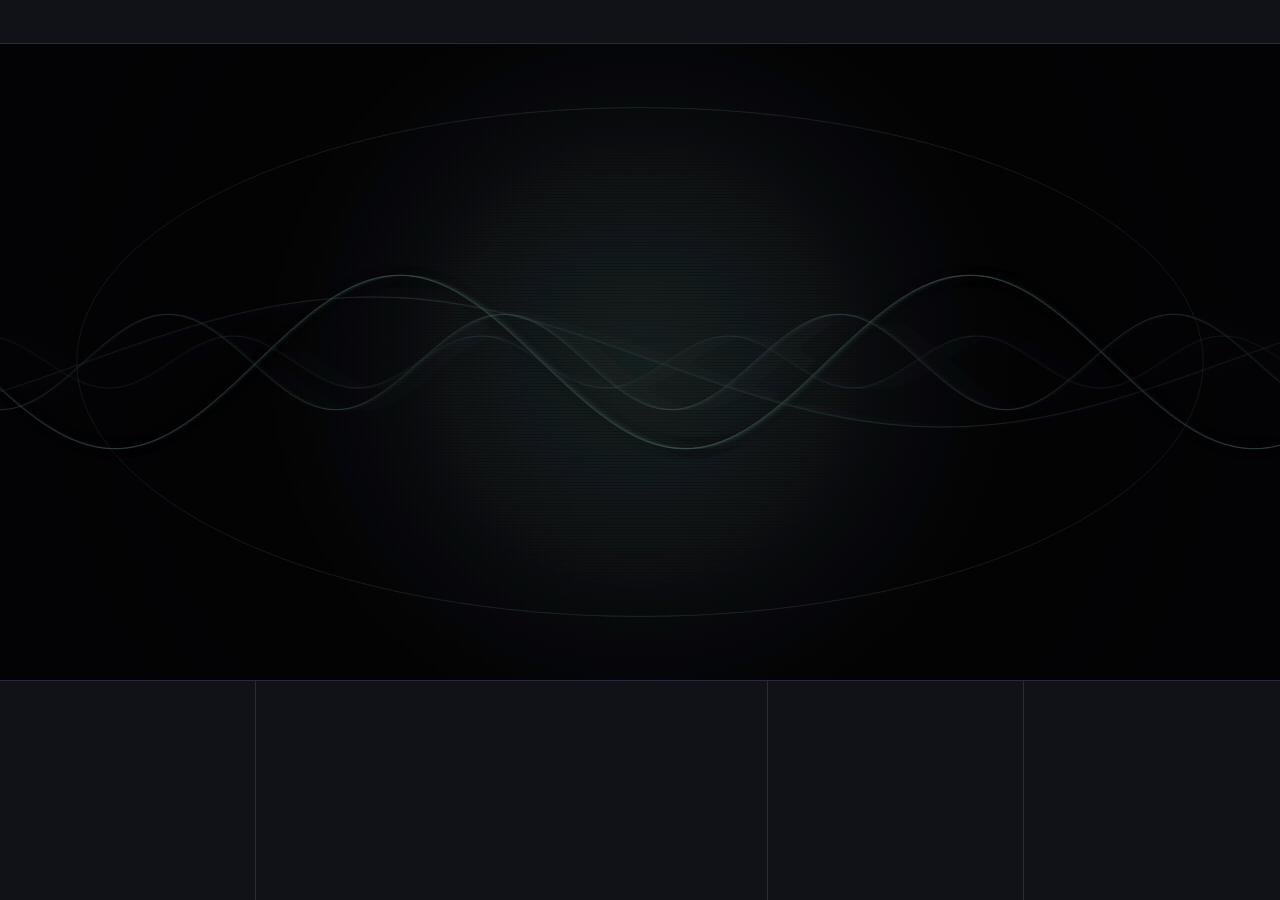
==== index.html @ 72bda171 "Structure and demo" ====
<!DOCTYPE html>
<html lang="en">
<head>
  <meta charset="UTF-8" />
  <meta name="viewport" content="width=device-width, initial-scale=1.0" />
  <title>LoseAmp</title>
  <link rel="stylesheet" href="styles/main.css" />
  <link rel="stylesheet" href="styles/loseamp.css" />
  <link rel="stylesheet" href="styles/rooms.css" />
</head>
<body>

  <!-- Hub: The Loseamp -->
  <div id="hub" class="screen active">

    <header id="hub-header">
      <div id="room-doors">
        <!-- Door buttons injected by rooms/manager.js -->
      </div>
      <div id="inventory-bar">
        <!-- Collected items displayed here -->
      </div>
    </header>

    <main id="portal-area">
      <canvas id="loseamp-canvas"></canvas>
      <div id="mirror-portal" class="hidden"></div>
    </main>

    <section id="control-panel">
      <div id="instruments-panel">
        <!-- Instrument/tone toggles — controls.js -->
      </div>
      <div id="sequencer-panel">
        <!-- Beat grid + BPM — controls.js -->
      </div>
      <div id="effects-panel">
        <!-- Knobs/sliders — controls.js -->
      </div>
      <div id="lights-panel">
        <!-- Light controls — lights.js -->
      </div>
    </section>

  </div>

  <!-- Rooms (hidden until entered) -->
  <div id="room-bright"    class="screen room hidden"></div>
  <div id="room-still"     class="screen room hidden"></div>
  <div id="room-clock"     class="screen room hidden"></div>
  <div id="room-mirror"    class="screen room hidden"></div>
  <div id="room-threshold" class="screen room hidden"></div>

  <!-- Overlay: escape sequence, end screen, transitions -->
  <div id="overlay" class="hidden"></div>

  <script type="module" src="src/main.js"></script>
</body>
</html>
---- styles/main.css ----
/* main.css — global styles, CSS variables, typography */

/* ─── Variables ──────────────────────────────────────────────────────────── */
:root {
  /* Colors */
  --bg:            #0a0a0f;
  --surface:       #111118;
  --surface-2:     #1a1a24;
  --border:        #2a2a3a;

  --fg:            #c8c8d8;
  --fg-dim:        #6a6a80;
  --fg-muted:      #3a3a50;

  --accent-warm:   #c87040;   /* amber — the "too hot" signal */
  --accent-cool:   #4080a0;   /* steel blue — the "too cold" signal */
  --accent-mid:    #708090;   /* slate — the middle, the answer */
  --accent-portal: #507060;   /* muted teal — the Loseamp glow */

  /* Lights (driven by lights.js at runtime) */
  --light-warm: 0;
  --light-cool: 0;

  /* Typography */
  --font-mono: 'Courier New', 'Lucida Console', monospace;
  --font-display: Georgia, 'Times New Roman', serif;

  /* Spacing */
  --space-xs: 4px;
  --space-sm: 8px;
  --space-md: 16px;
  --space-lg: 32px;
  --space-xl: 64px;

  /* Transitions */
  --transition-slow: 1.2s ease;
  --transition-med:  0.4s ease;
  --transition-fast: 0.15s ease;
}

/* ─── Reset ──────────────────────────────────────────────────────────────── */
*, *::before, *::after {
  box-sizing: border-box;
  margin: 0;
  padding: 0;
}

html, body {
  width: 100%;
  height: 100%;
  overflow: hidden;
  background: var(--bg);
  color: var(--fg);
  font-family: var(--font-mono);
  font-size: 13px;
  line-height: 1.5;
}

/* ─── Screens ────────────────────────────────────────────────────────────── */
.screen {
  position: absolute;
  inset: 0;
  display: flex;
  flex-direction: column;
  opacity: 0;
  pointer-events: none;
  transition: opacity var(--transition-med);
}

.screen.active {
  opacity: 1;
  pointer-events: all;
}

.hidden {
  display: none !important;
}

/* ─── Typography ─────────────────────────────────────────────────────────── */
h1, h2, h3 {
  font-family: var(--font-display);
  font-weight: normal;
  letter-spacing: 0.05em;
}

label {
  color: var(--fg-dim);
  font-size: 11px;
  letter-spacing: 0.1em;
  text-transform: uppercase;
}

/* ─── Controls (shared) ──────────────────────────────────────────────────── */
button {
  background: var(--surface-2);
  border: 1px solid var(--border);
  color: var(--fg);
  font-family: var(--font-mono);
  font-size: 12px;
  padding: var(--space-xs) var(--space-sm);
  cursor: pointer;
  transition: background var(--transition-fast), border-color var(--transition-fast);
}

button:hover {
  background: var(--surface);
  border-color: var(--fg-dim);
}

button.active {
  background: var(--surface);
  border-color: var(--accent-mid);
  color: var(--accent-mid);
}

input[type="range"] {
  -webkit-appearance: none;
  width: 100%;
  height: 2px;
  background: var(--border);
  outline: none;
  cursor: pointer;
}

input[type="range"]::-webkit-slider-thumb {
  -webkit-appearance: none;
  width: 10px;
  height: 10px;
  background: var(--fg-dim);
  border-radius: 50%;
  transition: background var(--transition-fast);
}

input[type="range"]:hover::-webkit-slider-thumb {
  background: var(--accent-mid);
}

/* ─── Overlay ────────────────────────────────────────────────────────────── */
#overlay {
  position: fixed;
  inset: 0;
  background: var(--bg);
  z-index: 100;
  display: flex;
  align-items: center;
  justify-content: center;
  opacity: 0;
  pointer-events: none;
  transition: opacity var(--transition-slow);
}

#overlay.active {
  opacity: 1;
  pointer-events: all;
}
---- styles/loseamp.css ----
/* loseamp.css — hub and control panel styles */

/* ─── Hub Layout ─────────────────────────────────────────────────────────── */
#hub {
  display: grid;
  grid-template-rows: 44px 1fr 220px;
  grid-template-areas:
    "header"
    "portal"
    "controls";
  height: 100%;
  width: 100%;
}

/* ─── Header / Doors ─────────────────────────────────────────────────────── */
#hub-header {
  grid-area: header;
  display: flex;
  align-items: center;
  justify-content: space-between;
  padding: 0 var(--space-md);
  border-bottom: 1px solid var(--border);
  background: var(--surface);
}

#room-doors {
  display: flex;
  gap: var(--space-sm);
}

.door-btn {
  font-size: 10px;
  letter-spacing: 0.15em;
  text-transform: uppercase;
  padding: 4px 10px;
  border-color: var(--fg-muted);
  color: var(--fg-muted);
}

.door-btn.visible {
  border-color: var(--accent-mid);
  color: var(--accent-mid);
}

.door-btn.locked {
  opacity: 0.3;
  cursor: not-allowed;
}

#inventory-bar {
  display: flex;
  gap: var(--space-sm);
  align-items: center;
}

.inventory-item {
  font-size: 10px;
  color: var(--fg-dim);
  letter-spacing: 0.1em;
  padding: 2px 6px;
  border: 1px solid var(--border);
}

/* ─── Portal Area ────────────────────────────────────────────────────────── */
#portal-area {
  grid-area: portal;
  position: relative;
  overflow: hidden;
  min-height: 0;   /* prevent flex blowout */
}

#loseamp-canvas {
  position: absolute;
  inset: 0;
  width: 100%;
  height: 100%;
  display: block;
}

/* Ambient light bleed from lights.js — driven by CSS vars */
#portal-area::before {
  content: '';
  position: absolute;
  inset: 0;
  background:
    radial-gradient(ellipse at 30% 50%, rgba(200, 112, 64, calc(var(--light-warm) * 0.15)), transparent 60%),
    radial-gradient(ellipse at 70% 50%, rgba(64, 128, 160, calc(var(--light-cool) * 0.15)), transparent 60%);
  pointer-events: none;
  transition: background var(--transition-slow);
  z-index: 1;
}

#mirror-portal {
  position: absolute;
  /* TODO: mirror portal visual — symmetry indicator, glow effect */
}

/* ─── Control Panel ──────────────────────────────────────────────────────── */
#control-panel {
  grid-area: controls;
  display: grid;
  grid-template-columns: 1fr 2fr 1fr 1fr;
  grid-template-areas: "instruments sequencer effects lights";
  border-top: 1px solid var(--border);
  background: var(--surface);
}

#instruments-panel {
  grid-area: instruments;
  padding: var(--space-sm);
  border-right: 1px solid var(--border);
}

#sequencer-panel {
  grid-area: sequencer;
  padding: var(--space-sm);
  border-right: 1px solid var(--border);
}

#effects-panel {
  grid-area: effects;
  padding: var(--space-sm);
  border-right: 1px solid var(--border);
}

#lights-panel {
  grid-area: lights;
  padding: var(--space-sm);
}

/* ─── Panel Labels ───────────────────────────────────────────────────────── */
.panel-label {
  display: block;
  margin-bottom: var(--space-sm);
  color: var(--fg-muted);
  font-size: 10px;
  letter-spacing: 0.15em;
  text-transform: uppercase;
}

/* ─── Sequencer Grid ─────────────────────────────────────────────────────── */
.sequencer-grid {
  display: grid;
  gap: 3px;
}

.seq-step {
  width: 100%;
  aspect-ratio: 1;
  background: var(--surface-2);
  border: 1px solid var(--border);
  cursor: pointer;
  transition: background var(--transition-fast);
}

.seq-step.on {
  background: var(--accent-mid);
  border-color: var(--accent-mid);
}

.seq-step.playing {
  border-color: var(--fg);
}

/* ─── BPM Display ────────────────────────────────────────────────────────── */
#bpm-display {
  font-size: 28px;
  color: var(--fg-dim);
  font-family: var(--font-mono);
  letter-spacing: -0.02em;
  margin-bottom: var(--space-sm);
}

/* ─── Boss State ─────────────────────────────────────────────────────────── */
#control-panel.boss-active {
  border-top-color: var(--accent-portal);
  transition: border-top-color var(--transition-slow);
}
---- styles/rooms.css ----
/* rooms.css — shared room styles */

/* ─── Room Base ──────────────────────────────────────────────────────────── */
.room {
  position: relative;
  padding: var(--space-lg);
  overflow: hidden;
}

/* Back to hub button — present in every room */
.room-back {
  position: absolute;
  top: var(--space-md);
  left: var(--space-md);
  font-size: 11px;
  color: var(--fg-dim);
  background: none;
  border: none;
  cursor: pointer;
  letter-spacing: 0.1em;
}

.room-back:hover {
  color: var(--fg);
}

/* ─── Room 1: Bright ─────────────────────────────────────────────────────── */
#room-bright {
  background: var(--bg);
  /* TODO: fast, particle-heavy, overwhelming visual */
}

/* ─── Room 2: Still ──────────────────────────────────────────────────────── */
#room-still {
  background: #060608;
  /* TODO: near-black, minimal movement, high contrast on reveal */
}

/* ─── Room 3: Clock ──────────────────────────────────────────────────────── */
#room-clock {
  background: var(--bg);
  /* TODO: central rhythm element, beat indicator */
}

.beat-indicator {
  /* TODO: visual pulse tied to the rhythm cycle */
}

/* ─── Room 4: Mirror ─────────────────────────────────────────────────────── */
#room-mirror {
  background: var(--bg);
  /* TODO: mirrored/flipped visual of source room */
  transform-origin: center;
}

/* Mirror rooms have a subtle horizontal flip on the whole scene */
#room-mirror .room-scene {
  /* TODO: consider CSS filter: hue-rotate() to signal inversion */
}

/* ─── Room 5: Threshold ──────────────────────────────────────────────────── */
#room-threshold {
  background: var(--bg);
  /* TODO: sparse, quiet, the exit door visible */
  display: flex;
  align-items: center;
  justify-content: center;
}

.exit-door {
  /* TODO: the door element — subtle, not triumphant */
  cursor: pointer;
}

/* ─── Interactable Objects ───────────────────────────────────────────────── */
.interactable {
  cursor: pointer;
  transition: opacity var(--transition-med);
}

.interactable:hover {
  opacity: 0.7;
}

.item-pickup {
  /* TODO: visual for collectible items in rooms */
}

/* ─── Code / Clue Display ────────────────────────────────────────────────── */
.clue-text {
  font-family: var(--font-mono);
  font-size: 11px;
  color: var(--fg-dim);
  letter-spacing: 0.2em;
}

.revealed {
  color: var(--accent-mid);
  transition: color var(--transition-slow);
}
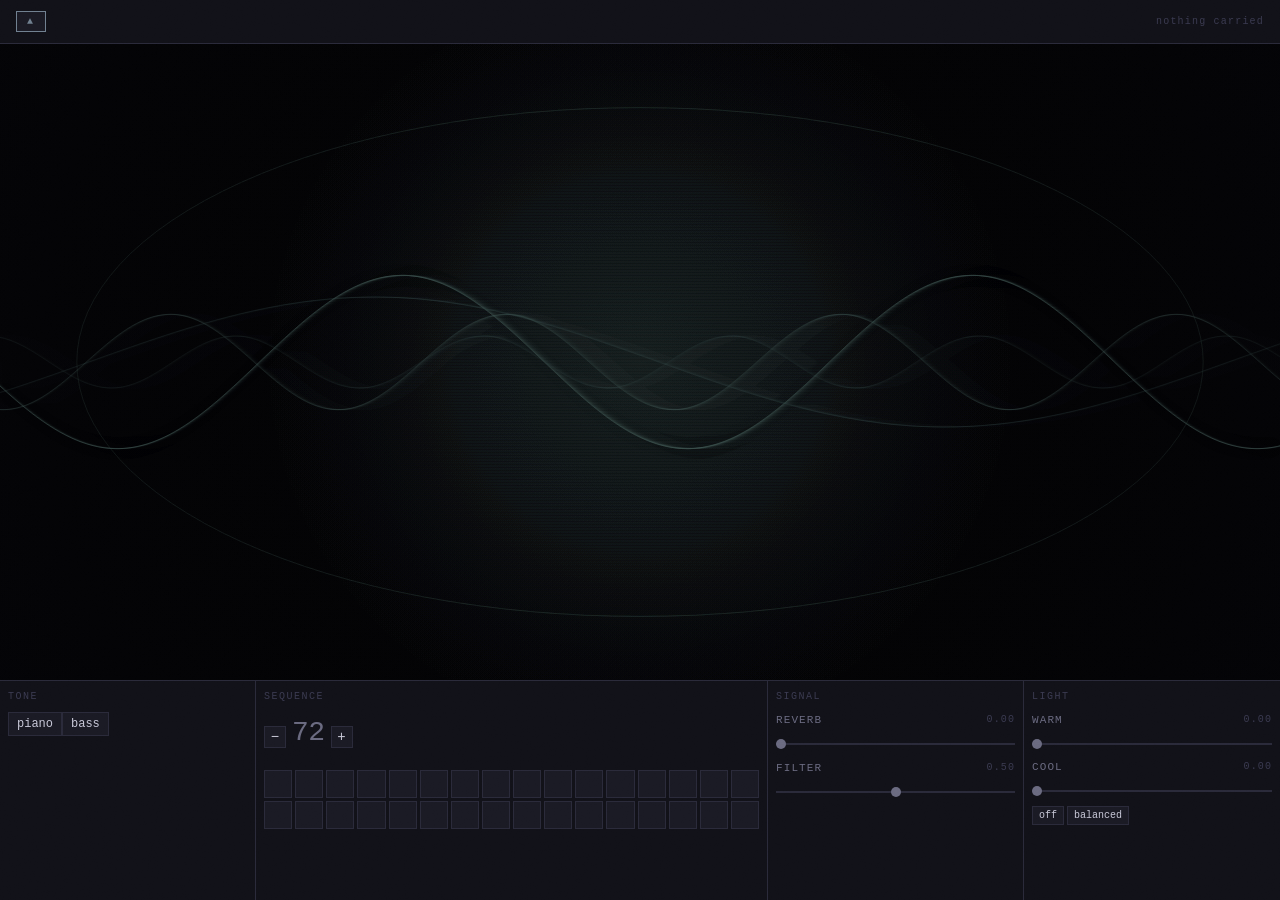
==== commit e0ce1497: "Implement full game: controls, rooms, audio, puzzle, boss sequence Co-Authored-By: Claude Sonnet 4.6" ====
--- a/index.html
+++ b/index.html
@@ -5,6 +5,7 @@
   <meta name="viewport" content="width=device-width, initial-scale=1.0" />
   <title>LoseAmp</title>
   <link rel="stylesheet" href="styles/main.css" />
+  <link rel="stylesheet" href="styles/noise.css" />
   <link rel="stylesheet" href="styles/loseamp.css" />
   <link rel="stylesheet" href="styles/rooms.css" />
 </head>
@@ -28,30 +29,22 @@
     </main>
 
     <section id="control-panel">
-      <div id="instruments-panel">
-        <!-- Instrument/tone toggles — controls.js -->
-      </div>
-      <div id="sequencer-panel">
-        <!-- Beat grid + BPM — controls.js -->
-      </div>
-      <div id="effects-panel">
-        <!-- Knobs/sliders — controls.js -->
-      </div>
-      <div id="lights-panel">
-        <!-- Light controls — lights.js -->
-      </div>
+      <div id="instruments-panel"></div>
+      <div id="sequencer-panel"></div>
+      <div id="effects-panel"></div>
+      <div id="lights-panel"></div>
     </section>
 
   </div>
 
-  <!-- Rooms (hidden until entered) -->
+  <!-- Rooms -->
   <div id="room-bright"    class="screen room hidden"></div>
   <div id="room-still"     class="screen room hidden"></div>
   <div id="room-clock"     class="screen room hidden"></div>
   <div id="room-mirror"    class="screen room hidden"></div>
   <div id="room-threshold" class="screen room hidden"></div>
 
-  <!-- Overlay: escape sequence, end screen, transitions -->
+  <!-- Overlay -->
   <div id="overlay" class="hidden"></div>
 
   <script type="module" src="src/main.js"></script>
--- a/styles/main.css
+++ b/styles/main.css
@@ -153,3 +153,31 @@
   opacity: 1;
   pointer-events: all;
 }
+
+.end-screen {
+  display: flex;
+  flex-direction: column;
+  align-items: center;
+  gap: 18px;
+}
+
+.end-word {
+  font-family: var(--font-display);
+  color: rgba(128, 160, 140, 0.74);
+  font-size: 14px;
+  letter-spacing: 0.2em;
+  text-transform: lowercase;
+}
+
+.end-reset {
+  background: transparent;
+  border-color: rgba(80, 112, 96, 0.45);
+  color: rgba(128, 160, 140, 0.66);
+  letter-spacing: 0.14em;
+  text-transform: lowercase;
+}
+
+.end-reset:hover {
+  border-color: rgba(128, 160, 140, 0.5);
+  color: rgba(180, 196, 188, 0.84);
+}
--- a/styles/noise.css
+++ b/styles/noise.css
@@ -0,0 +1,27 @@
+/* noise.css — grain overlay applied to the entire UI */
+
+/*
+  SVG feTurbulence noise, inlined as a data URL.
+  No external file needed. Tiles seamlessly at 256x256.
+  Applied as a fixed full-screen pseudo-element with mix-blend-mode: overlay.
+  Adjust --noise-opacity to taste (0.03 = very subtle, 0.08 = visible grain).
+*/
+
+:root {
+  --noise-opacity: 0.045;
+}
+
+body::after {
+  content: '';
+  position: fixed;
+  inset: 0;
+  width: 100%;
+  height: 100%;
+  pointer-events: none;
+  z-index: 9999;
+  opacity: var(--noise-opacity);
+  mix-blend-mode: overlay;
+  background-image: url("[data-uri]");
+  background-repeat: repeat;
+  background-size: 256px 256px;
+}
--- a/styles/loseamp.css
+++ b/styles/loseamp.css
@@ -51,6 +51,9 @@
   display: flex;
   gap: var(--space-sm);
   align-items: center;
+  justify-content: flex-end;
+  flex-wrap: wrap;
+  min-height: 24px;
 }
 
 .inventory-item {
@@ -59,6 +62,23 @@
   letter-spacing: 0.1em;
   padding: 2px 6px;
   border: 1px solid var(--border);
+}
+
+.inventory-empty {
+  font-size: 10px;
+  color: var(--fg-muted);
+  letter-spacing: 0.12em;
+  text-transform: lowercase;
+}
+
+.status-tag {
+  font-size: 10px;
+  color: var(--accent-portal);
+  letter-spacing: 0.16em;
+  text-transform: lowercase;
+  padding: 2px 6px;
+  border: 1px solid rgba(80, 112, 96, 0.3);
+  background: rgba(80, 112, 96, 0.08);
 }
 
 /* ─── Portal Area ────────────────────────────────────────────────────────── */
@@ -176,3 +196,96 @@
   border-top-color: var(--accent-portal);
   transition: border-top-color var(--transition-slow);
 }
+
+#dev-panel {
+  position: fixed;
+  right: 14px;
+  bottom: 14px;
+  width: min(340px, calc(100vw - 28px));
+  max-height: min(58vh, 520px);
+  display: flex;
+  flex-direction: column;
+  gap: 8px;
+  padding: 12px;
+  border: 1px solid rgba(112, 128, 144, 0.35);
+  background: rgba(10, 10, 15, 0.92);
+  box-shadow: 0 16px 48px rgba(0, 0, 0, 0.35);
+  backdrop-filter: blur(10px);
+  z-index: 120;
+}
+
+.dev-panel-header,
+.dev-panel-hint {
+  font-size: 10px;
+  letter-spacing: 0.14em;
+  text-transform: uppercase;
+}
+
+.dev-panel-header {
+  color: var(--fg);
+}
+
+.dev-panel-hint {
+  color: var(--fg-muted);
+}
+
+.dev-panel-body {
+  overflow: auto;
+  padding: 8px;
+  border: 1px solid var(--border);
+  background: rgba(26, 26, 36, 0.82);
+  color: var(--fg-dim);
+  font-family: var(--font-mono);
+  font-size: 11px;
+  line-height: 1.45;
+  white-space: pre-wrap;
+}
+
+.dev-panel-actions {
+  display: flex;
+  gap: 8px;
+}
+
+@media (max-width: 900px) {
+  #hub {
+    grid-template-rows: auto 1fr auto;
+  }
+
+  #hub-header {
+    align-items: flex-start;
+    gap: 10px;
+    flex-direction: column;
+    padding-block: 10px;
+  }
+
+  #room-doors,
+  #inventory-bar {
+    width: 100%;
+  }
+
+  #control-panel {
+    grid-template-columns: 1fr 1fr;
+    grid-template-areas:
+      "instruments effects"
+      "sequencer sequencer"
+      "lights lights";
+  }
+}
+
+@media (max-width: 640px) {
+  #control-panel {
+    grid-template-columns: 1fr;
+    grid-template-areas:
+      "instruments"
+      "sequencer"
+      "effects"
+      "lights";
+  }
+
+  #instruments-panel,
+  #sequencer-panel,
+  #effects-panel {
+    border-right: none;
+    border-bottom: 1px solid var(--border);
+  }
+}
--- a/styles/rooms.css
+++ b/styles/rooms.css
@@ -2,7 +2,7 @@
 
 /* ─── Room Base ──────────────────────────────────────────────────────────── */
 .room {
-  position: relative;
+  /* position comes from .screen (absolute, inset: 0) — do not override */
   padding: var(--space-lg);
   overflow: hidden;
 }
@@ -27,49 +27,56 @@
 /* ─── Room 1: Bright ─────────────────────────────────────────────────────── */
 #room-bright {
   background: var(--bg);
-  /* TODO: fast, particle-heavy, overwhelming visual */
+  padding: 0; /* canvas fills the room */
 }
 
 /* ─── Room 2: Still ──────────────────────────────────────────────────────── */
 #room-still {
   background: #060608;
-  /* TODO: near-black, minimal movement, high contrast on reveal */
+}
+
+.still-dot {
+  width: 3px;
+  height: 3px;
+  border-radius: 50%;
+  background: rgba(200, 200, 220, 0.12);
+  transition: background 2s ease;
 }
 
 /* ─── Room 3: Clock ──────────────────────────────────────────────────────── */
 #room-clock {
   background: var(--bg);
-  /* TODO: central rhythm element, beat indicator */
+  padding: 0;
 }
 
-.beat-indicator {
-  /* TODO: visual pulse tied to the rhythm cycle */
+#clock-counter {
+  position: absolute;
+  top: var(--space-md);
+  right: var(--space-md);
+  font-family: var(--font-mono);
+  font-size: 11px;
+  color: var(--fg-muted);
+  letter-spacing: 0.15em;
+  pointer-events: none;
 }
 
 /* ─── Room 4: Mirror ─────────────────────────────────────────────────────── */
 #room-mirror {
   background: var(--bg);
-  /* TODO: mirrored/flipped visual of source room */
-  transform-origin: center;
-}
-
-/* Mirror rooms have a subtle horizontal flip on the whole scene */
-#room-mirror .room-scene {
-  /* TODO: consider CSS filter: hue-rotate() to signal inversion */
+  padding: 0;
 }
 
 /* ─── Room 5: Threshold ──────────────────────────────────────────────────── */
 #room-threshold {
   background: var(--bg);
-  /* TODO: sparse, quiet, the exit door visible */
   display: flex;
   align-items: center;
   justify-content: center;
 }
 
 .exit-door {
-  /* TODO: the door element — subtle, not triumphant */
   cursor: pointer;
+  transition: border-color var(--transition-slow);
 }
 
 /* ─── Interactable Objects ───────────────────────────────────────────────── */
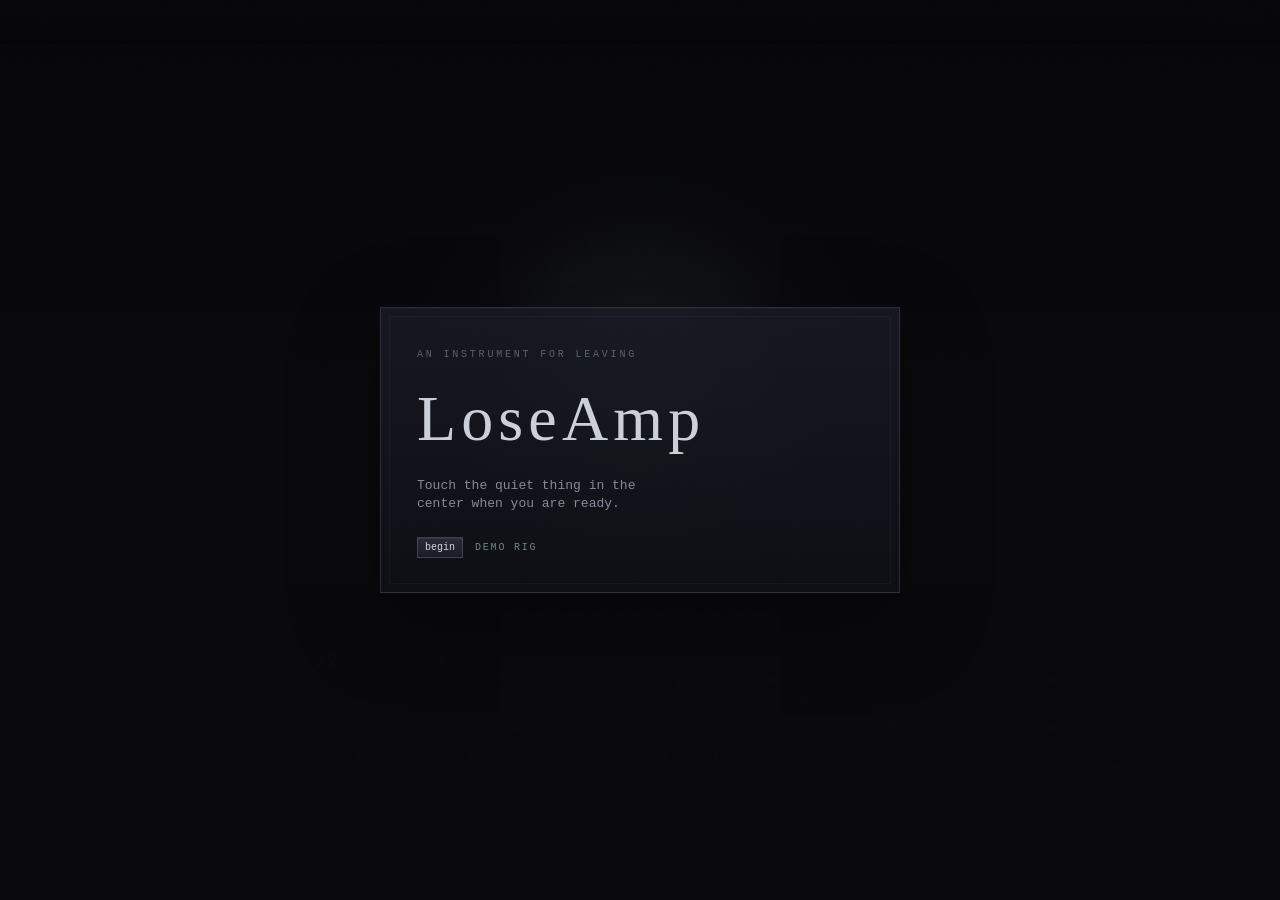
==== commit b39f4f37: "Polish hub UX and split game start from demo" ====
--- a/index.html
+++ b/index.html
@@ -10,6 +10,19 @@
   <link rel="stylesheet" href="styles/rooms.css" />
 </head>
 <body>
+
+  <div id="title-screen" class="hidden">
+    <div class="title-shell">
+      <p class="title-kicker">an instrument for leaving</p>
+      <h1 class="title-word">LoseAmp</h1>
+      <p class="title-copy">Touch the quiet thing in the center when you are ready.</p>
+      <div class="title-actions">
+        <button id="title-start" type="button">begin</button>
+        <a class="title-demo-link" href="./demo/">demo rig</a>
+      </div>
+    </div>
+    <div class="title-noise" aria-hidden="true"></div>
+  </div>
 
   <!-- Hub: The Loseamp -->
   <div id="hub" class="screen active">
@@ -24,8 +37,14 @@
     </header>
 
     <main id="portal-area">
+      <div class="portal-aura portal-aura-left" aria-hidden="true"></div>
+      <div class="portal-aura portal-aura-right" aria-hidden="true"></div>
       <canvas id="loseamp-canvas"></canvas>
-      <div id="mirror-portal" class="hidden"></div>
+      <div id="mirror-portal" aria-hidden="true">
+        <div class="mirror-portal-axis"></div>
+        <div class="mirror-portal-core"></div>
+        <div class="mirror-portal-rim"></div>
+      </div>
     </main>
 
     <section id="control-panel">
--- a/styles/main.css
+++ b/styles/main.css
@@ -6,11 +6,14 @@
   --bg:            #0a0a0f;
   --surface:       #111118;
   --surface-2:     #1a1a24;
+  --surface-3:     #161622;
   --border:        #2a2a3a;
+  --border-soft:   rgba(132, 146, 170, 0.28);
 
   --fg:            #c8c8d8;
   --fg-dim:        #6a6a80;
   --fg-muted:      #3a3a50;
+  --fg-ghost:      rgba(188, 196, 214, 0.34);
 
   --accent-warm:   #c87040;   /* amber — the "too hot" signal */
   --accent-cool:   #4080a0;   /* steel blue — the "too cold" signal */
@@ -49,11 +52,14 @@
   width: 100%;
   height: 100%;
   overflow: hidden;
-  background: var(--bg);
+  background:
+    radial-gradient(circle at 50% 42%, rgba(58, 74, 70, 0.12), transparent 30%),
+    radial-gradient(circle at 50% 110%, rgba(28, 32, 44, 0.5), transparent 38%),
+    linear-gradient(180deg, #0b0b10 0%, #09090d 54%, #08080b 100%);
   color: var(--fg);
   font-family: var(--font-mono);
-  font-size: 13px;
-  line-height: 1.5;
+  font-size: 12px;
+  line-height: 1.4;
 }
 
 /* ─── Screens ────────────────────────────────────────────────────────────── */
@@ -92,54 +98,85 @@
 
 /* ─── Controls (shared) ──────────────────────────────────────────────────── */
 button {
-  background: var(--surface-2);
-  border: 1px solid var(--border);
-  color: var(--fg);
+  background:
+    linear-gradient(180deg, rgba(38, 40, 54, 0.96), rgba(24, 26, 38, 0.96));
+  border: 1px solid var(--border-soft);
+  color: rgba(220, 226, 236, 0.94);
   font-family: var(--font-mono);
-  font-size: 12px;
-  padding: var(--space-xs) var(--space-sm);
+  font-size: 10px;
+  padding: 4px 7px;
   cursor: pointer;
-  transition: background var(--transition-fast), border-color var(--transition-fast);
+  box-shadow:
+    inset 0 1px 0 rgba(255, 255, 255, 0.05),
+    inset 0 -1px 0 rgba(0, 0, 0, 0.3);
+  transition:
+    background var(--transition-fast),
+    border-color var(--transition-fast),
+    color var(--transition-fast),
+    transform var(--transition-fast),
+    box-shadow var(--transition-fast);
 }
 
 button:hover {
-  background: var(--surface);
-  border-color: var(--fg-dim);
+  background:
+    linear-gradient(180deg, rgba(48, 50, 68, 0.98), rgba(28, 30, 42, 0.98));
+  border-color: rgba(152, 168, 194, 0.44);
+  color: rgba(235, 239, 245, 0.98);
 }
 
 button.active {
-  background: var(--surface);
-  border-color: var(--accent-mid);
-  color: var(--accent-mid);
+  background:
+    linear-gradient(180deg, rgba(46, 58, 62, 0.98), rgba(26, 38, 42, 0.98));
+  border-color: rgba(112, 148, 138, 0.62);
+  color: rgba(164, 194, 182, 0.98);
+  box-shadow:
+    inset 0 0 0 1px rgba(80, 112, 96, 0.18),
+    0 0 18px rgba(62, 88, 78, 0.14);
+}
+
+button:active {
+  transform: translateY(1px);
 }
 
 input[type="range"] {
   -webkit-appearance: none;
   width: 100%;
-  height: 2px;
-  background: var(--border);
+  height: 4px;
+  border-radius: 999px;
+  background:
+    linear-gradient(90deg, rgba(44, 48, 64, 0.76), rgba(34, 36, 46, 0.9));
   outline: none;
   cursor: pointer;
+  box-shadow: inset 0 0 0 1px rgba(0, 0, 0, 0.35);
 }
 
 input[type="range"]::-webkit-slider-thumb {
   -webkit-appearance: none;
-  width: 10px;
-  height: 10px;
-  background: var(--fg-dim);
+  width: 12px;
+  height: 12px;
+  background:
+    radial-gradient(circle at 30% 30%, rgba(210, 219, 228, 0.9), rgba(113, 126, 142, 0.86) 55%, rgba(62, 68, 84, 0.9));
   border-radius: 50%;
-  transition: background var(--transition-fast);
+  border: 1px solid rgba(10, 10, 16, 0.6);
+  box-shadow:
+    0 0 0 1px rgba(113, 126, 142, 0.14),
+    0 0 12px rgba(80, 112, 96, 0.08);
+  transition: background var(--transition-fast), box-shadow var(--transition-fast);
 }
 
 input[type="range"]:hover::-webkit-slider-thumb {
-  background: var(--accent-mid);
+  box-shadow:
+    0 0 0 1px rgba(113, 126, 142, 0.22),
+    0 0 14px rgba(80, 112, 96, 0.18);
 }
 
 /* ─── Overlay ────────────────────────────────────────────────────────────── */
 #overlay {
   position: fixed;
   inset: 0;
-  background: var(--bg);
+  background:
+    radial-gradient(circle at 50% 50%, rgba(20, 24, 28, 0.14), transparent 24%),
+    rgba(7, 7, 11, 0.98);
   z-index: 100;
   display: flex;
   align-items: center;
@@ -154,30 +191,157 @@
   pointer-events: all;
 }
 
+#title-screen {
+  position: fixed;
+  inset: 0;
+  z-index: 160;
+  display: flex;
+  align-items: center;
+  justify-content: center;
+  padding: 32px;
+  background:
+    radial-gradient(circle at 50% 42%, rgba(78, 96, 88, 0.16), transparent 22%),
+    linear-gradient(180deg, rgba(6, 6, 10, 0.96), rgba(8, 8, 12, 0.98));
+  opacity: 0;
+  pointer-events: none;
+  transition: opacity 0.5s ease;
+}
+
+#title-screen.active {
+  opacity: 1;
+  pointer-events: all;
+}
+
+.title-shell {
+  position: relative;
+  width: min(520px, 100%);
+  padding: 40px 36px 34px;
+  border: 1px solid rgba(132, 146, 170, 0.22);
+  background:
+    linear-gradient(180deg, rgba(20, 21, 30, 0.96), rgba(12, 13, 19, 0.98));
+  box-shadow:
+    inset 0 1px 0 rgba(255, 255, 255, 0.03),
+    0 26px 80px rgba(0, 0, 0, 0.38);
+}
+
+.title-shell::before {
+  content: '';
+  position: absolute;
+  inset: 8px;
+  border: 1px solid rgba(255, 255, 255, 0.03);
+  pointer-events: none;
+}
+
+.title-kicker {
+  margin-bottom: 12px;
+  color: rgba(138, 150, 170, 0.58);
+  font-size: 10px;
+  letter-spacing: 0.28em;
+  text-transform: uppercase;
+}
+
+.title-word {
+  margin-bottom: 14px;
+  color: rgba(212, 218, 228, 0.94);
+  font-size: clamp(34px, 7vw, 64px);
+  letter-spacing: 0.08em;
+}
+
+.title-copy {
+  max-width: 28ch;
+  margin-bottom: 24px;
+  color: rgba(174, 182, 198, 0.72);
+  font-size: 13px;
+}
+
+.title-actions {
+  display: flex;
+  align-items: center;
+  gap: 12px;
+}
+
+.title-demo-link {
+  color: rgba(138, 176, 160, 0.74);
+  font-size: 10px;
+  letter-spacing: 0.18em;
+  text-decoration: none;
+  text-transform: uppercase;
+}
+
+.title-demo-link:hover {
+  color: rgba(194, 212, 206, 0.94);
+}
+
+.title-noise {
+  position: absolute;
+  inset: 0;
+  pointer-events: none;
+  opacity: 0.26;
+  background:
+    radial-gradient(circle at 50% 42%, rgba(80, 112, 96, 0.1), transparent 28%),
+    linear-gradient(180deg, transparent, rgba(255, 255, 255, 0.02), transparent);
+  mix-blend-mode: screen;
+}
+
 .end-screen {
   display: flex;
   flex-direction: column;
   align-items: center;
-  gap: 18px;
+  gap: 24px;
+  text-align: center;
+  opacity: 0;
+  transform: translateY(8px);
+  transition:
+    opacity 2.8s ease,
+    transform 2.8s ease;
+}
+
+.end-screen.revealed {
+  opacity: 1;
+  transform: translateY(0);
 }
 
 .end-word {
   font-family: var(--font-display);
-  color: rgba(128, 160, 140, 0.74);
-  font-size: 14px;
-  letter-spacing: 0.2em;
+  color: rgba(128, 160, 140, 0.78);
+  font-size: 15px;
+  letter-spacing: 0.28em;
   text-transform: lowercase;
+  text-shadow: 0 0 26px rgba(80, 112, 96, 0.12);
 }
 
 .end-reset {
   background: transparent;
-  border-color: rgba(80, 112, 96, 0.45);
-  color: rgba(128, 160, 140, 0.66);
+  border-color: rgba(80, 112, 96, 0.24);
+  color: rgba(128, 160, 140, 0.2);
   letter-spacing: 0.14em;
   text-transform: lowercase;
+  opacity: 0;
+  transition:
+    opacity 1.2s ease,
+    color 0.3s ease,
+    border-color 0.3s ease,
+    background 0.3s ease;
+}
+
+.end-reset.revealed {
+  opacity: 1;
+  color: rgba(128, 160, 140, 0.46);
 }
 
 .end-reset:hover {
-  border-color: rgba(128, 160, 140, 0.5);
+  border-color: rgba(128, 160, 140, 0.4);
   color: rgba(180, 196, 188, 0.84);
-}
+  background: rgba(80, 112, 96, 0.06);
+}
+
+@media (max-width: 640px) {
+  .title-shell {
+    padding: 28px 22px 24px;
+  }
+
+  .title-actions {
+    flex-direction: column;
+    align-items: flex-start;
+  }
+}
--- a/styles/loseamp.css
+++ b/styles/loseamp.css
@@ -2,14 +2,31 @@
 
 /* ─── Hub Layout ─────────────────────────────────────────────────────────── */
 #hub {
+  position: relative;
   display: grid;
-  grid-template-rows: 44px 1fr 220px;
+  grid-template-rows: 46px minmax(0, 1fr) minmax(188px, 32vh);
   grid-template-areas:
     "header"
     "portal"
     "controls";
   height: 100%;
   width: 100%;
+  background:
+    linear-gradient(180deg, rgba(18, 18, 24, 0.72), rgba(8, 8, 12, 0.3));
+}
+
+body.pre-awaken #hub {
+  filter: saturate(0.72) brightness(0.84);
+}
+
+#hub::before {
+  content: '';
+  position: absolute;
+  inset: 0;
+  background:
+    radial-gradient(circle at 50% 42%, rgba(80, 112, 96, 0.08), transparent 28%),
+    linear-gradient(180deg, rgba(255, 255, 255, 0.015), transparent 12%);
+  pointer-events: none;
 }
 
 /* ─── Header / Doors ─────────────────────────────────────────────────────── */
@@ -18,67 +35,88 @@
   display: flex;
   align-items: center;
   justify-content: space-between;
-  padding: 0 var(--space-md);
-  border-bottom: 1px solid var(--border);
-  background: var(--surface);
+  gap: 12px;
+  padding: 0 14px;
+  border-bottom: 1px solid rgba(108, 118, 144, 0.26);
+  background:
+    linear-gradient(180deg, rgba(22, 23, 31, 0.98), rgba(17, 18, 24, 0.96));
+  box-shadow:
+    inset 0 1px 0 rgba(255, 255, 255, 0.02),
+    inset 0 -1px 0 rgba(0, 0, 0, 0.36);
 }
 
 #room-doors {
   display: flex;
-  gap: var(--space-sm);
+  gap: 8px;
+  align-items: center;
+}
+
+body.pre-awaken #room-doors {
+  opacity: 0.12;
 }
 
 .door-btn {
-  font-size: 10px;
-  letter-spacing: 0.15em;
+  min-width: 34px;
+  padding: 4px 8px 3px;
+  border-color: rgba(102, 110, 136, 0.34);
+  color: rgba(150, 158, 178, 0.78);
+  letter-spacing: 0.22em;
   text-transform: uppercase;
-  padding: 4px 10px;
-  border-color: var(--fg-muted);
-  color: var(--fg-muted);
+  background:
+    linear-gradient(180deg, rgba(24, 25, 33, 0.95), rgba(15, 16, 23, 0.95));
 }
 
 .door-btn.visible {
-  border-color: var(--accent-mid);
-  color: var(--accent-mid);
+  border-color: rgba(126, 152, 160, 0.42);
+  color: rgba(178, 192, 200, 0.92);
+}
+
+.door-btn.visible:hover {
+  border-color: rgba(130, 158, 164, 0.42);
+  color: rgba(188, 198, 204, 0.9);
+}
+
+body.pre-awaken .door-btn {
+  visibility: hidden;
 }
 
 .door-btn.locked {
-  opacity: 0.3;
+  opacity: 0.28;
   cursor: not-allowed;
 }
 
 #inventory-bar {
   display: flex;
-  gap: var(--space-sm);
+  gap: 4px 6px;
   align-items: center;
   justify-content: flex-end;
   flex-wrap: wrap;
   min-height: 24px;
 }
 
+.inventory-item,
+.inventory-empty,
+.status-tag {
+  font-size: 8px;
+  letter-spacing: 0.14em;
+  text-transform: lowercase;
+}
+
 .inventory-item {
-  font-size: 10px;
-  color: var(--fg-dim);
-  letter-spacing: 0.1em;
+  color: rgba(176, 184, 198, 0.72);
+  padding: 2px 0;
+  border-bottom: 1px solid rgba(80, 90, 110, 0.18);
+}
+
+.inventory-empty {
+  color: rgba(126, 132, 148, 0.56);
+}
+
+.status-tag {
+  color: rgba(138, 176, 160, 0.74);
   padding: 2px 6px;
-  border: 1px solid var(--border);
-}
-
-.inventory-empty {
-  font-size: 10px;
-  color: var(--fg-muted);
-  letter-spacing: 0.12em;
-  text-transform: lowercase;
-}
-
-.status-tag {
-  font-size: 10px;
-  color: var(--accent-portal);
-  letter-spacing: 0.16em;
-  text-transform: lowercase;
-  padding: 2px 6px;
-  border: 1px solid rgba(80, 112, 96, 0.3);
-  background: rgba(80, 112, 96, 0.08);
+  border: 1px solid rgba(80, 112, 96, 0.16);
+  background: rgba(80, 112, 96, 0.05);
 }
 
 /* ─── Portal Area ────────────────────────────────────────────────────────── */
@@ -86,7 +124,26 @@
   grid-area: portal;
   position: relative;
   overflow: hidden;
-  min-height: 0;   /* prevent flex blowout */
+  min-height: 0;
+  background:
+    radial-gradient(circle at 50% 50%, rgba(20, 24, 28, 0.38), transparent 44%),
+    linear-gradient(180deg, rgba(10, 10, 14, 0.18), rgba(8, 8, 12, 0.48));
+}
+
+body.pre-awaken #portal-area {
+  cursor: pointer;
+}
+
+#portal-area::after {
+  content: '';
+  position: absolute;
+  inset: 18px 24px 16px;
+  border: 1px solid rgba(82, 92, 104, 0.12);
+  border-radius: 24px;
+  pointer-events: none;
+  box-shadow:
+    inset 0 0 0 1px rgba(255, 255, 255, 0.015),
+    0 0 42px rgba(0, 0, 0, 0.18);
 }
 
 #loseamp-canvas {
@@ -97,106 +154,492 @@
   display: block;
 }
 
-/* Ambient light bleed from lights.js — driven by CSS vars */
-#portal-area::before {
-  content: '';
+.portal-aura {
   position: absolute;
-  inset: 0;
-  background:
-    radial-gradient(ellipse at 30% 50%, rgba(200, 112, 64, calc(var(--light-warm) * 0.15)), transparent 60%),
-    radial-gradient(ellipse at 70% 50%, rgba(64, 128, 160, calc(var(--light-cool) * 0.15)), transparent 60%);
+  top: 12%;
+  bottom: 12%;
+  width: 22%;
   pointer-events: none;
-  transition: background var(--transition-slow);
-  z-index: 1;
+  opacity: 0.4;
+  transition: opacity var(--transition-slow), transform var(--transition-slow);
+  z-index: 0;
+}
+
+.portal-aura-left {
+  left: 0;
+  background: radial-gradient(circle at 80% 50%, rgba(200, 112, 64, calc(var(--light-warm) * 0.16)), transparent 70%);
+}
+
+.portal-aura-right {
+  right: 0;
+  background: radial-gradient(circle at 20% 50%, rgba(64, 128, 160, calc(var(--light-cool) * 0.16)), transparent 70%);
+}
+
+#portal-area.mirror-available .portal-aura {
+  opacity: 0.68;
+}
+
+#portal-area.mirror-active .portal-aura {
+  transform: scaleX(1.08);
 }
 
 #mirror-portal {
   position: absolute;
-  /* TODO: mirror portal visual — symmetry indicator, glow effect */
+  inset: 10% 16%;
+  display: grid;
+  place-items: center;
+  opacity: 0;
+  pointer-events: none;
+  transition:
+    opacity var(--transition-slow),
+    transform var(--transition-slow),
+    filter var(--transition-slow);
+  z-index: 2;
+}
+
+#portal-area.mirror-available #mirror-portal {
+  opacity: 0.34;
+}
+
+#portal-area.mirror-active #mirror-portal {
+  opacity: 0.76;
+  filter: drop-shadow(0 0 24px rgba(80, 112, 96, 0.18));
+}
+
+.mirror-portal-axis,
+.mirror-portal-core,
+.mirror-portal-rim {
+  position: absolute;
+}
+
+.mirror-portal-axis {
+  top: 0;
+  bottom: 0;
+  width: 1px;
+  background: linear-gradient(180deg, transparent, rgba(80, 112, 96, 0.45), transparent);
+}
+
+.mirror-portal-core {
+  width: 18px;
+  height: 18px;
+  transform: rotate(45deg);
+  border: 1px solid rgba(80, 112, 96, 0.34);
+  background: radial-gradient(circle at 50% 50%, rgba(80, 112, 96, 0.12), transparent 72%);
+}
+
+.mirror-portal-rim {
+  width: min(50vw, 500px);
+  height: min(40vh, 290px);
+  border: 1px solid rgba(80, 112, 96, 0.14);
+  border-radius: 50%;
+}
+
+body.mirror-active .mirror-portal-core {
+  animation: mirror-pulse 1.8s ease-in-out infinite;
+}
+
+@keyframes mirror-pulse {
+  0%, 100% {
+    transform: rotate(45deg) scale(1);
+    opacity: 0.8;
+  }
+  50% {
+    transform: rotate(45deg) scale(1.14);
+    opacity: 1;
+  }
 }
 
 /* ─── Control Panel ──────────────────────────────────────────────────────── */
 #control-panel {
   grid-area: controls;
   display: grid;
-  grid-template-columns: 1fr 2fr 1fr 1fr;
+  grid-template-columns: 1.1fr 2fr 1.15fr 1fr;
   grid-template-areas: "instruments sequencer effects lights";
-  border-top: 1px solid var(--border);
-  background: var(--surface);
-}
-
-#instruments-panel {
-  grid-area: instruments;
-  padding: var(--space-sm);
-  border-right: 1px solid var(--border);
+  gap: 0;
+  gap: 8px;
+  padding: 8px 8px 10px;
+  border-top: 1px solid rgba(110, 122, 148, 0.24);
+  background:
+    linear-gradient(180deg, rgba(22, 23, 31, 0.99), rgba(14, 15, 21, 0.99));
+  box-shadow:
+    inset 0 1px 0 rgba(255, 255, 255, 0.015),
+    0 -14px 42px rgba(0, 0, 0, 0.18);
+  min-height: 0;
+}
+
+body.pre-awaken #control-panel {
+  opacity: 0.44;
+  pointer-events: none;
+}
+
+#control-panel.boss-active {
+  border-top-color: rgba(80, 112, 96, 0.42);
+  box-shadow:
+    inset 0 1px 0 rgba(255, 255, 255, 0.015),
+    0 -18px 48px rgba(0, 0, 0, 0.2),
+    inset 0 12px 22px rgba(80, 112, 96, 0.03);
+  transition: border-top-color var(--transition-slow), box-shadow var(--transition-slow);
+}
+
+#instruments-panel { grid-area: instruments; }
+#sequencer-panel { grid-area: sequencer; }
+#effects-panel { grid-area: effects; }
+#lights-panel { grid-area: lights; }
+
+.control-panel-section {
+  position: relative;
+  min-width: 0;
+  display: flex;
+  flex-direction: column;
+  gap: 7px;
+  padding: 9px 9px 8px;
+  border: 1px solid rgba(112, 122, 146, 0.22);
+  background:
+    linear-gradient(180deg, rgba(28, 30, 40, 0.96), rgba(18, 19, 27, 0.98));
+  box-shadow:
+    inset 0 1px 0 rgba(255, 255, 255, 0.015),
+    inset 0 -1px 0 rgba(0, 0, 0, 0.4);
+  min-height: 0;
+  overflow: auto;
+  scrollbar-width: thin;
+  scrollbar-color: rgba(96, 112, 136, 0.42) transparent;
+}
+
+.control-panel-section::before {
+  content: '';
+  position: absolute;
+  inset: 4px;
+  border: 1px solid rgba(255, 255, 255, 0.028);
+  pointer-events: none;
+}
+
+.panel-sequence {
+  background:
+    linear-gradient(180deg, rgba(21, 22, 30, 0.94), rgba(13, 14, 20, 0.98));
 }
 
 #sequencer-panel {
-  grid-area: sequencer;
-  padding: var(--space-sm);
-  border-right: 1px solid var(--border);
-}
-
-#effects-panel {
-  grid-area: effects;
-  padding: var(--space-sm);
-  border-right: 1px solid var(--border);
-}
-
-#lights-panel {
-  grid-area: lights;
-  padding: var(--space-sm);
-}
-
-/* ─── Panel Labels ───────────────────────────────────────────────────────── */
+  min-width: 0;
+}
+
+.panel-light {
+  background:
+    linear-gradient(180deg, rgba(18, 20, 24, 0.92), rgba(12, 13, 18, 0.98));
+}
+
 .panel-label {
   display: block;
-  margin-bottom: var(--space-sm);
-  color: var(--fg-muted);
-  font-size: 10px;
-  letter-spacing: 0.15em;
+  margin-bottom: 1px;
+  color: rgba(146, 154, 172, 0.58);
+  font-size: 9px;
+  letter-spacing: 0.22em;
   text-transform: uppercase;
 }
 
-/* ─── Sequencer Grid ─────────────────────────────────────────────────────── */
-.sequencer-grid {
+.instrument-cluster {
+  display: flex;
+  flex-wrap: wrap;
+  gap: 5px;
+  align-content: flex-start;
+}
+
+.control-chip,
+.mirror-toggle-btn {
+  min-height: 24px;
+}
+
+.instr-btn {
+  min-width: 56px;
+  justify-content: center;
+}
+
+.instr-btn[data-instr="piano"] {
+  border-color: rgba(176, 146, 96, 0.38);
+  color: rgba(214, 194, 154, 0.88);
+}
+
+.instr-btn[data-instr="piano"].active {
+  background: linear-gradient(180deg, rgba(98, 78, 42, 0.96), rgba(58, 44, 22, 0.98));
+  border-color: rgba(210, 182, 124, 0.66);
+  color: rgba(238, 220, 182, 0.98);
+  box-shadow: inset 0 0 0 1px rgba(236, 214, 164, 0.08), 0 0 18px rgba(176, 146, 96, 0.22);
+}
+
+.instr-btn[data-instr="bass"] {
+  border-color: rgba(76, 140, 186, 0.4);
+  color: rgba(156, 202, 232, 0.9);
+}
+
+.instr-btn[data-instr="bass"].active {
+  background: linear-gradient(180deg, rgba(30, 70, 100, 0.96), rgba(18, 40, 66, 0.98));
+  border-color: rgba(114, 182, 224, 0.66);
+  color: rgba(198, 228, 246, 0.98);
+  box-shadow: inset 0 0 0 1px rgba(190, 228, 246, 0.08), 0 0 18px rgba(88, 164, 210, 0.24);
+}
+
+.instr-btn[data-instr="pad"] {
+  border-color: rgba(120, 92, 164, 0.4);
+  color: rgba(202, 182, 236, 0.9);
+}
+
+.instr-btn[data-instr="pad"].active {
+  background: linear-gradient(180deg, rgba(68, 44, 96, 0.96), rgba(40, 24, 58, 0.98));
+  border-color: rgba(176, 144, 224, 0.64);
+  color: rgba(228, 214, 248, 0.98);
+  box-shadow: inset 0 0 0 1px rgba(228, 214, 248, 0.08), 0 0 18px rgba(144, 116, 188, 0.22);
+}
+
+.instr-btn[data-instr="noise"] {
+  border-color: rgba(174, 82, 96, 0.38);
+  color: rgba(238, 172, 182, 0.9);
+}
+
+.instr-btn[data-instr="noise"].active {
+  background: linear-gradient(180deg, rgba(98, 34, 46, 0.96), rgba(60, 18, 28, 0.98));
+  border-color: rgba(220, 114, 132, 0.64);
+  color: rgba(248, 210, 220, 0.98);
+  box-shadow: inset 0 0 0 1px rgba(248, 210, 220, 0.08), 0 0 18px rgba(210, 102, 118, 0.24);
+}
+
+.panel-separator {
+  height: 1px;
+  margin: 4px 0;
+  background: linear-gradient(90deg, transparent, rgba(80, 90, 110, 0.24), transparent);
+}
+
+.mirror-toggle-btn {
+  display: flex;
+  width: 100%;
+  align-items: center;
+  justify-content: space-between;
+  gap: 8px;
+  padding-inline: 8px;
+  letter-spacing: 0.12em;
+}
+
+.mirror-toggle-btn.available {
+  border-color: rgba(84, 112, 106, 0.26);
+}
+
+.mirror-toggle-btn.failed {
+  animation: mirror-fail 420ms ease;
+}
+
+@keyframes mirror-fail {
+  0%, 100% { transform: translateX(0); }
+  25% { transform: translateX(-2px); }
+  75% { transform: translateX(2px); }
+}
+
+.mirror-toggle-glyph {
+  font-size: 12px;
+  color: rgba(136, 154, 166, 0.88);
+}
+
+.mirror-toggle-whisper {
+  color: rgba(150, 164, 174, 0.62);
+  font-size: 8px;
+  letter-spacing: 0.14em;
+  text-transform: lowercase;
+}
+
+.bpm-row {
+  display: flex;
+  align-items: center;
+  gap: 6px;
+}
+
+.bpm-input {
+  width: 52px;
+  min-width: 0;
+  padding: 3px 5px;
+  border: 1px solid rgba(102, 110, 136, 0.32);
+  background: rgba(16, 18, 28, 0.92);
+  color: rgba(214, 220, 232, 0.94);
+  font-family: var(--font-mono);
+  font-size: 11px;
+}
+
+.bpm-slider {
+  margin-bottom: 1px;
+}
+
+.transport-row {
+  display: flex;
+  gap: 5px;
+  flex-wrap: wrap;
+}
+
+.transport-btn {
+  min-width: 0;
+  flex: 1 1 0;
+  justify-content: center;
+  text-transform: lowercase;
+}
+
+.clear-btn {
+  margin-top: -2px;
+}
+
+.preset-row {
+  display: grid;
+  grid-template-columns: repeat(3, minmax(0, 1fr));
+  gap: 6px;
+}
+
+.preset-slot {
+  display: flex;
+  gap: 4px;
+  min-width: 0;
+}
+
+.preset-btn,
+.preset-save-btn {
+  min-width: 0;
+  text-transform: lowercase;
+}
+
+.preset-btn {
+  flex: 1 1 auto;
+  min-width: 0;
+}
+
+.preset-btn.has-preset {
+  border-color: rgba(110, 146, 136, 0.34);
+  color: rgba(178, 198, 192, 0.9);
+}
+
+.preset-save-btn {
+  flex: 0 0 auto;
+  padding-inline: 6px;
+}
+
+.bpm-nudge {
+  width: 22px;
+  height: 22px;
+  padding: 0;
+  flex-shrink: 0;
+  font-size: 14px;
+  line-height: 1;
+}
+
+#bpm-display {
+  min-width: 52px;
+  font-size: 22px;
+  line-height: 1;
+  color: rgba(208, 214, 226, 0.92);
+  font-family: var(--font-mono);
+  letter-spacing: -0.06em;
+}
+
+.seq-grid {
+  display: grid;
+  flex: 1 1 auto;
+  min-height: 108px;
+  gap: 3px;
+  align-content: stretch;
+}
+
+.seq-markers {
   display: grid;
   gap: 3px;
+  margin-top: -1px;
+  margin-bottom: 3px;
+}
+
+.seq-marker {
+  display: grid;
+  place-items: center;
+  min-width: 0;
+  min-height: 12px;
+  color: rgba(128, 138, 158, 0.42);
+  font-size: 8px;
+  line-height: 1;
+  letter-spacing: 0.04em;
+}
+
+.seq-marker-major {
+  color: rgba(178, 188, 206, 0.82);
+  font-weight: 700;
 }
 
 .seq-step {
+  position: relative;
   width: 100%;
-  aspect-ratio: 1;
-  background: var(--surface-2);
-  border: 1px solid var(--border);
+  min-height: 0;
+  background:
+    linear-gradient(180deg, rgba(27, 28, 38, 0.96), rgba(17, 18, 26, 0.96));
+  border: 1px solid rgba(102, 110, 136, 0.3);
   cursor: pointer;
-  transition: background var(--transition-fast);
+  transition:
+    background var(--transition-fast),
+    border-color var(--transition-fast),
+    box-shadow var(--transition-fast),
+    transform var(--transition-fast);
+}
+
+.seq-step::after {
+  content: '';
+  position: absolute;
+  inset: 2px;
+  border: 1px solid rgba(255, 255, 255, 0.015);
+}
+
+.seq-step:hover {
+  border-color: rgba(154, 166, 196, 0.44);
+}
+
+.seq-step-major {
+  box-shadow: inset 0 0 0 1px rgba(80, 112, 96, 0.08);
 }
 
 .seq-step.on {
-  background: var(--accent-mid);
-  border-color: var(--accent-mid);
+  background:
+    linear-gradient(180deg, rgba(92, 114, 120, 0.88), rgba(56, 72, 78, 0.96));
+  border-color: rgba(132, 156, 160, 0.42);
+  box-shadow:
+    inset 0 0 0 1px rgba(200, 215, 220, 0.06),
+    0 0 14px rgba(80, 112, 96, 0.16);
 }
 
 .seq-step.playing {
-  border-color: var(--fg);
-}
-
-/* ─── BPM Display ────────────────────────────────────────────────────────── */
-#bpm-display {
-  font-size: 28px;
-  color: var(--fg-dim);
-  font-family: var(--font-mono);
-  letter-spacing: -0.02em;
-  margin-bottom: var(--space-sm);
-}
-
-/* ─── Boss State ─────────────────────────────────────────────────────────── */
-#control-panel.boss-active {
-  border-top-color: var(--accent-portal);
-  transition: border-top-color var(--transition-slow);
-}
-
+  border-color: rgba(206, 212, 222, 0.56);
+  transform: translateY(-1px);
+}
+
+.effect-row {
+  margin-bottom: 2px;
+}
+
+.effect-label {
+  display: flex;
+  align-items: baseline;
+  justify-content: space-between;
+  margin-bottom: 4px;
+}
+
+.effect-val {
+  color: rgba(184, 190, 206, 0.72);
+  font-size: 9px;
+}
+
+.effect-slider {
+  width: 100%;
+}
+
+#light-modes {
+  display: flex;
+  flex-wrap: wrap;
+  gap: 4px;
+  margin-top: 2px;
+}
+
+.light-mode-btn {
+  font-size: 8px;
+  padding: 3px 6px;
+}
+
+/* ─── Dev Panel ─────────────────────────────────────────────────────────── */
 #dev-panel {
   position: fixed;
   right: 14px;
@@ -221,13 +664,8 @@
   text-transform: uppercase;
 }
 
-.dev-panel-header {
-  color: var(--fg);
-}
-
-.dev-panel-hint {
-  color: var(--fg-muted);
-}
+.dev-panel-header { color: var(--fg); }
+.dev-panel-hint { color: var(--fg-muted); }
 
 .dev-panel-body {
   overflow: auto;
@@ -246,6 +684,7 @@
   gap: 8px;
 }
 
+/* ─── Responsive ─────────────────────────────────────────────────────────── */
 @media (max-width: 900px) {
   #hub {
     grid-template-rows: auto 1fr auto;
@@ -253,7 +692,6 @@
 
   #hub-header {
     align-items: flex-start;
-    gap: 10px;
     flex-direction: column;
     padding-block: 10px;
   }
@@ -261,6 +699,10 @@
   #room-doors,
   #inventory-bar {
     width: 100%;
+  }
+
+  #inventory-bar {
+    justify-content: flex-start;
   }
 
   #control-panel {
@@ -269,10 +711,15 @@
       "instruments effects"
       "sequencer sequencer"
       "lights lights";
+    gap: 8px;
   }
 }
 
 @media (max-width: 640px) {
+  #hub {
+    grid-template-rows: auto minmax(0, 1fr) auto;
+  }
+
   #control-panel {
     grid-template-columns: 1fr;
     grid-template-areas:
@@ -282,10 +729,29 @@
       "lights";
   }
 
-  #instruments-panel,
-  #sequencer-panel,
-  #effects-panel {
-    border-right: none;
-    border-bottom: 1px solid var(--border);
-  }
-}
+  .control-panel-section {
+    padding: 8px;
+  }
+
+  .instrument-cluster {
+    gap: 4px;
+  }
+
+  .instr-btn,
+  .mirror-toggle-btn {
+    min-height: 28px;
+  }
+
+  #bpm-display {
+    font-size: 20px;
+  }
+
+  .preset-row {
+    grid-template-columns: 1fr;
+  }
+
+  .preset-slot {
+    display: grid;
+    grid-template-columns: minmax(0, 1fr) auto;
+  }
+}
--- a/styles/rooms.css
+++ b/styles/rooms.css
@@ -28,6 +28,36 @@
 #room-bright {
   background: var(--bg);
   padding: 0; /* canvas fills the room */
+}
+
+.room-hint {
+  position: absolute;
+  left: 50%;
+  bottom: 42px;
+  transform: translateX(-50%);
+  max-width: min(440px, calc(100vw - 48px));
+  padding: 8px 12px;
+  color: rgba(192, 202, 214, 0);
+  font-size: 10px;
+  letter-spacing: 0.18em;
+  text-transform: lowercase;
+  text-align: center;
+  pointer-events: none;
+  transition:
+    opacity 0.5s ease,
+    color 0.5s ease,
+    transform 0.5s ease;
+  opacity: 0;
+}
+
+.room-hint.visible {
+  opacity: 1;
+  color: rgba(192, 202, 214, 0.74);
+  transform: translateX(-50%) translateY(-3px);
+}
+
+.room-hint-bright {
+  text-shadow: 0 0 18px rgba(80, 112, 96, 0.16);
 }
 
 /* ─── Room 2: Still ──────────────────────────────────────────────────────── */
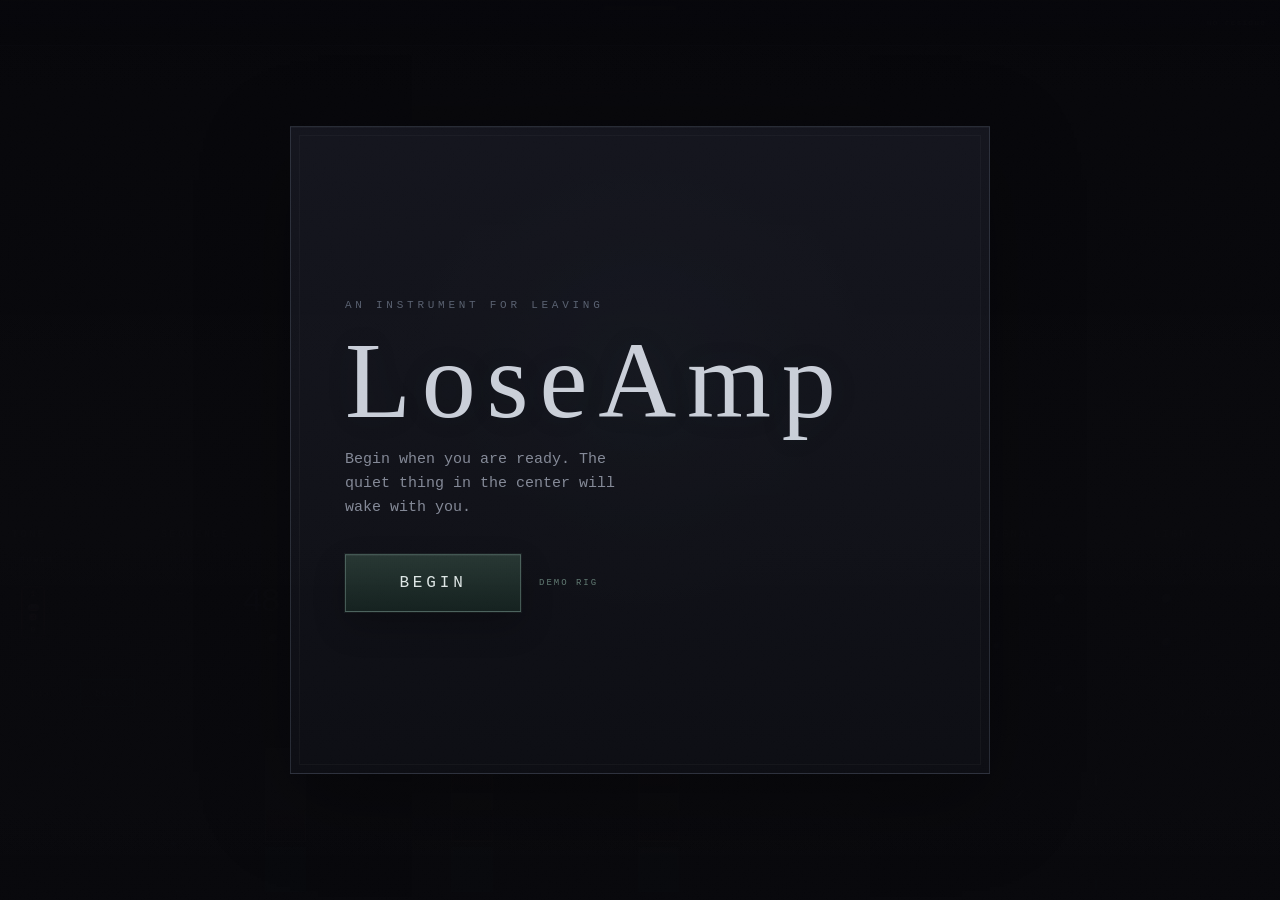
==== commit e1b7822a: "Polish: lights rack layout, portal standby glow, resizer handle, CSS refresh Wraps light sliders and" ====
--- a/index.html
+++ b/index.html
@@ -9,13 +9,13 @@
   <link rel="stylesheet" href="styles/loseamp.css" />
   <link rel="stylesheet" href="styles/rooms.css" />
 </head>
-<body>
+<body class="app-loading">
 
-  <div id="title-screen" class="hidden">
+  <div id="title-screen" class="active">
     <div class="title-shell">
       <p class="title-kicker">an instrument for leaving</p>
       <h1 class="title-word">LoseAmp</h1>
-      <p class="title-copy">Touch the quiet thing in the center when you are ready.</p>
+      <p class="title-copy">Begin when you are ready. The quiet thing in the center will wake with you.</p>
       <div class="title-actions">
         <button id="title-start" type="button">begin</button>
         <a class="title-demo-link" href="./demo/">demo rig</a>
@@ -48,6 +48,9 @@
     </main>
 
     <section id="control-panel">
+      <div id="control-panel-resizer" role="separator" aria-orientation="horizontal" aria-label="resize control panel">
+        <span class="control-panel-resizer-grip" aria-hidden="true"></span>
+      </div>
       <div id="instruments-panel"></div>
       <div id="sequencer-panel"></div>
       <div id="effects-panel"></div>
--- a/styles/main.css
+++ b/styles/main.css
@@ -78,6 +78,12 @@
   pointer-events: all;
 }
 
+.app-loading #hub {
+  opacity: 0;
+  pointer-events: none;
+  visibility: hidden;
+}
+
 .hidden {
   display: none !important;
 }
@@ -198,7 +204,7 @@
   display: flex;
   align-items: center;
   justify-content: center;
-  padding: 32px;
+  padding: 40px;
   background:
     radial-gradient(circle at 50% 42%, rgba(78, 96, 88, 0.16), transparent 22%),
     linear-gradient(180deg, rgba(6, 6, 10, 0.96), rgba(8, 8, 12, 0.98));
@@ -214,8 +220,12 @@
 
 .title-shell {
   position: relative;
-  width: min(520px, 100%);
-  padding: 40px 36px 34px;
+  width: min(700px, 100%);
+  min-height: min(72vh, 660px);
+  padding: 58px 54px 48px;
+  display: flex;
+  flex-direction: column;
+  justify-content: center;
   border: 1px solid rgba(132, 146, 170, 0.22);
   background:
     linear-gradient(180deg, rgba(20, 21, 30, 0.96), rgba(12, 13, 19, 0.98));
@@ -233,39 +243,70 @@
 }
 
 .title-kicker {
-  margin-bottom: 12px;
+  margin-bottom: 18px;
   color: rgba(138, 150, 170, 0.58);
-  font-size: 10px;
-  letter-spacing: 0.28em;
+  font-size: 11px;
+  letter-spacing: 0.34em;
   text-transform: uppercase;
 }
 
 .title-word {
-  margin-bottom: 14px;
+  margin-bottom: 18px;
   color: rgba(212, 218, 228, 0.94);
-  font-size: clamp(34px, 7vw, 64px);
-  letter-spacing: 0.08em;
+  font-size: clamp(56px, 10vw, 108px);
+  letter-spacing: 0.1em;
+  line-height: 0.92;
+  text-shadow: 0 0 36px rgba(80, 112, 96, 0.08);
 }
 
 .title-copy {
-  max-width: 28ch;
-  margin-bottom: 24px;
+  max-width: 30ch;
+  margin-bottom: 34px;
   color: rgba(174, 182, 198, 0.72);
-  font-size: 13px;
+  font-size: 15px;
+  line-height: 1.6;
 }
 
 .title-actions {
   display: flex;
   align-items: center;
-  gap: 12px;
+  gap: 18px;
+}
+
+#title-start {
+  min-width: 176px;
+  min-height: 58px;
+  padding: 14px 28px;
+  font-size: 16px;
+  letter-spacing: 0.24em;
+  text-transform: uppercase;
+  border-color: rgba(124, 154, 146, 0.44);
+  color: rgba(226, 235, 234, 0.98);
+  background:
+    linear-gradient(180deg, rgba(38, 54, 50, 0.98), rgba(20, 33, 31, 0.98));
+  box-shadow:
+    inset 0 1px 0 rgba(255, 255, 255, 0.05),
+    0 0 0 1px rgba(80, 112, 96, 0.12),
+    0 14px 32px rgba(0, 0, 0, 0.24);
+}
+
+#title-start:hover {
+  border-color: rgba(146, 184, 170, 0.58);
+  background:
+    linear-gradient(180deg, rgba(48, 68, 62, 0.98), rgba(24, 38, 36, 0.98));
+  box-shadow:
+    inset 0 1px 0 rgba(255, 255, 255, 0.06),
+    0 0 0 1px rgba(80, 112, 96, 0.18),
+    0 18px 40px rgba(0, 0, 0, 0.3);
 }
 
 .title-demo-link {
   color: rgba(138, 176, 160, 0.74);
-  font-size: 10px;
-  letter-spacing: 0.18em;
+  font-size: 9px;
+  letter-spacing: 0.22em;
   text-decoration: none;
   text-transform: uppercase;
+  opacity: 0.88;
 }
 
 .title-demo-link:hover {
@@ -337,11 +378,20 @@
 
 @media (max-width: 640px) {
   .title-shell {
-    padding: 28px 22px 24px;
+    min-height: auto;
+    padding: 34px 24px 28px;
   }
 
   .title-actions {
     flex-direction: column;
     align-items: flex-start;
+    gap: 14px;
   }
-}
+
+  #title-start {
+    min-width: 148px;
+    min-height: 52px;
+    padding: 12px 20px;
+    font-size: 14px;
+  }
+}
--- a/styles/loseamp.css
+++ b/styles/loseamp.css
@@ -2,9 +2,10 @@
 
 /* ─── Hub Layout ─────────────────────────────────────────────────────────── */
 #hub {
+  --control-panel-height: clamp(320px, 44vh, 520px);
   position: relative;
   display: grid;
-  grid-template-rows: 46px minmax(0, 1fr) minmax(188px, 32vh);
+  grid-template-rows: 46px minmax(0, 1fr) var(--control-panel-height);
   grid-template-areas:
     "header"
     "portal"
@@ -131,7 +132,7 @@
 }
 
 body.pre-awaken #portal-area {
-  cursor: pointer;
+  cursor: default;
 }
 
 #portal-area::after {
@@ -144,6 +145,13 @@
   box-shadow:
     inset 0 0 0 1px rgba(255, 255, 255, 0.015),
     0 0 42px rgba(0, 0, 0, 0.18);
+}
+
+#portal-area.transport-running::after {
+  border-color: rgba(108, 126, 136, 0.2);
+  box-shadow:
+    inset 0 0 0 1px rgba(255, 255, 255, 0.02),
+    0 0 54px rgba(34, 48, 54, 0.18);
 }
 
 #loseamp-canvas {
@@ -253,23 +261,23 @@
 #control-panel {
   grid-area: controls;
   display: grid;
-  grid-template-columns: 1.1fr 2fr 1.15fr 1fr;
+  grid-template-columns: minmax(144px, 0.58fr) minmax(0, 5fr) minmax(164px, 0.78fr) minmax(128px, 0.62fr);
   grid-template-areas: "instruments sequencer effects lights";
-  gap: 0;
-  gap: 8px;
-  padding: 8px 8px 10px;
+  gap: 5px;
+  padding: 16px 5px 7px;
   border-top: 1px solid rgba(110, 122, 148, 0.24);
   background:
-    linear-gradient(180deg, rgba(22, 23, 31, 0.99), rgba(14, 15, 21, 0.99));
-  box-shadow:
-    inset 0 1px 0 rgba(255, 255, 255, 0.015),
+    linear-gradient(180deg, rgba(24, 25, 31, 0.995), rgba(12, 13, 18, 0.995));
+  box-shadow:
+    inset 0 1px 0 rgba(255, 255, 255, 0.018),
+    inset 0 0 0 1px rgba(90, 98, 118, 0.08),
     0 -14px 42px rgba(0, 0, 0, 0.18);
   min-height: 0;
+  overflow: visible;
 }
 
 body.pre-awaken #control-panel {
-  opacity: 0.44;
-  pointer-events: none;
+  opacity: 0.5;
 }
 
 #control-panel.boss-active {
@@ -291,18 +299,111 @@
   min-width: 0;
   display: flex;
   flex-direction: column;
-  gap: 7px;
-  padding: 9px 9px 8px;
-  border: 1px solid rgba(112, 122, 146, 0.22);
-  background:
-    linear-gradient(180deg, rgba(28, 30, 40, 0.96), rgba(18, 19, 27, 0.98));
-  box-shadow:
-    inset 0 1px 0 rgba(255, 255, 255, 0.015),
-    inset 0 -1px 0 rgba(0, 0, 0, 0.4);
+  gap: 4px;
+  padding: 6px 6px 5px;
+  border: 1px solid rgba(106, 116, 136, 0.24);
+  background:
+    linear-gradient(180deg, rgba(22, 23, 30, 0.985), rgba(13, 14, 20, 0.995));
+  box-shadow:
+    inset 0 1px 0 rgba(255, 255, 255, 0.03),
+    inset 0 -1px 0 rgba(0, 0, 0, 0.44),
+    inset 0 0 0 1px rgba(28, 32, 42, 0.9);
   min-height: 0;
+  overflow: hidden;
+}
+
+.panel-chrome {
+  position: absolute;
+  top: 7px;
+  right: 8px;
+  z-index: 3;
+  display: flex;
+  gap: 4px;
+}
+
+.panel-drag-handle,
+.panel-undock-btn {
+  width: 18px;
+  height: 18px;
+  padding: 0;
+  display: grid;
+  place-items: center;
+  border-color: rgba(92, 104, 126, 0.14);
+  color: rgba(130, 142, 164, 0.42);
+  font-size: 9px;
+  line-height: 1;
+}
+
+.panel-drag-handle:disabled {
+  opacity: 0.24;
+  cursor: default;
+}
+
+.panel-floating {
+  position: fixed;
+  resize: both;
   overflow: auto;
-  scrollbar-width: thin;
-  scrollbar-color: rgba(96, 112, 136, 0.42) transparent;
+  min-width: 220px;
+  min-height: 180px;
+  max-width: min(72vw, 980px);
+  max-height: min(74vh, 760px);
+  box-shadow:
+    inset 0 1px 0 rgba(255, 255, 255, 0.03),
+    0 18px 54px rgba(0, 0, 0, 0.42),
+    0 0 0 1px rgba(112, 124, 148, 0.12);
+  backdrop-filter: blur(6px);
+}
+
+#control-panel-resizer {
+  position: absolute;
+  top: 2px;
+  left: 50%;
+  transform: translateX(-50%);
+  width: min(240px, calc(100% - 48px));
+  height: 12px;
+  display: grid;
+  place-items: center;
+  cursor: ns-resize;
+  z-index: 12;
+}
+
+.control-panel-resizer-grip {
+  width: 72px;
+  height: 4px;
+  border-radius: 999px;
+  border: 1px solid rgba(118, 130, 150, 0.18);
+  background:
+    linear-gradient(180deg, rgba(154, 166, 182, 0.18), rgba(86, 96, 112, 0.12));
+  box-shadow:
+    0 0 14px rgba(80, 112, 96, 0.08),
+    inset 0 1px 0 rgba(255, 255, 255, 0.08);
+}
+
+body.control-panel-resizing,
+body.control-panel-resizing * {
+  cursor: ns-resize !important;
+  user-select: none;
+}
+
+.panel-floating::after {
+  content: '';
+  position: absolute;
+  right: 4px;
+  bottom: 4px;
+  width: 10px;
+  height: 10px;
+  background:
+    linear-gradient(135deg, transparent 0 42%, rgba(150, 162, 182, 0.52) 42% 52%, transparent 52%),
+    linear-gradient(135deg, transparent 0 62%, rgba(150, 162, 182, 0.34) 62% 72%, transparent 72%);
+  pointer-events: none;
+}
+
+.panel-floating .panel-drag-handle {
+  cursor: grab;
+}
+
+.panel-floating.panel-dragging .panel-drag-handle {
+  cursor: grabbing;
 }
 
 .control-panel-section::before {
@@ -315,7 +416,12 @@
 
 .panel-sequence {
   background:
-    linear-gradient(180deg, rgba(21, 22, 30, 0.94), rgba(13, 14, 20, 0.98));
+    linear-gradient(180deg, rgba(20, 21, 28, 0.99), rgba(10, 11, 16, 0.998));
+  box-shadow:
+    inset 0 1px 0 rgba(255, 255, 255, 0.024),
+    inset 0 -1px 0 rgba(0, 0, 0, 0.48),
+    inset 0 0 0 1px rgba(72, 84, 106, 0.1),
+    0 0 24px rgba(40, 52, 64, 0.12);
 }
 
 #sequencer-panel {
@@ -329,28 +435,494 @@
 
 .panel-label {
   display: block;
-  margin-bottom: 1px;
-  color: rgba(146, 154, 172, 0.58);
-  font-size: 9px;
-  letter-spacing: 0.22em;
+  margin-bottom: 2px;
+  color: rgba(170, 178, 194, 0.72);
+  font-size: 10px;
+  letter-spacing: 0.26em;
   text-transform: uppercase;
+  text-shadow: 0 0 10px rgba(108, 126, 138, 0.08);
+}
+
+.sequence-topdeck {
+  display: grid;
+  grid-template-columns: minmax(170px, 0.56fr) minmax(0, 1.44fr);
+  gap: 6px;
+  align-items: stretch;
+}
+
+.rack-module {
+  position: relative;
+  min-width: 0;
+  border: 1px solid rgba(88, 98, 120, 0.24);
+  background:
+    linear-gradient(180deg, rgba(18, 19, 26, 0.98), rgba(10, 11, 17, 0.995));
+  box-shadow:
+    inset 0 1px 0 rgba(255, 255, 255, 0.03),
+    inset 0 -1px 0 rgba(0, 0, 0, 0.44),
+    inset 0 0 0 1px rgba(30, 34, 44, 0.92);
+}
+
+.rack-module::before {
+  content: '';
+  position: absolute;
+  inset: 4px;
+  border: 1px solid rgba(255, 255, 255, 0.022);
+  pointer-events: none;
+}
+
+.rack-module-title {
+  position: relative;
+  z-index: 1;
+  padding: 5px 7px 4px;
+  border-bottom: 1px solid rgba(82, 92, 112, 0.16);
+  color: rgba(166, 174, 190, 0.74);
+  font-size: 8px;
+  letter-spacing: 0.24em;
+  text-transform: uppercase;
+}
+
+.rack-module-body {
+  position: relative;
+  z-index: 1;
+  min-width: 0;
+  padding: 6px;
+}
+
+.rack-module-compact .rack-module-body {
+  padding: 4px;
+}
+
+.rack-module-voices .rack-module-body,
+.rack-module-spectrum .rack-module-body,
+.rack-module-mirror .rack-module-body,
+.rack-module-light .rack-module-body {
+  display: flex;
+  flex-direction: column;
+  gap: 6px;
+}
+
+.rack-module-lanes {
+  flex: 1 1 auto;
+  min-height: 0;
+}
+
+.rack-module-lanes .rack-module-body {
+  display: flex;
+  flex-direction: column;
+  min-height: 0;
+  height: 100%;
+  gap: 6px;
+  padding: 6px;
+}
+
+.rack-module-lanes .rack-module-title {
+  color: rgba(186, 194, 210, 0.8);
+}
+
+.tempo-module,
+.sequence-transport-block {
+  position: relative;
+  min-width: 0;
+}
+
+.tempo-module,
+.sequence-transport-block {
+  display: flex;
+  flex-direction: column;
+  gap: 6px;
+}
+
+.rack-module-sequence .rack-module-body {
+  padding: 6px;
+}
+
+.panel-tone .rack-module {
+  background:
+    linear-gradient(180deg, rgba(18, 18, 24, 0.99), rgba(10, 10, 16, 0.998));
+}
+
+.panel-signal .rack-module,
+.panel-light .rack-module {
+  background:
+    linear-gradient(180deg, rgba(16, 17, 23, 0.99), rgba(9, 10, 15, 0.998));
+}
+
+.panel-floating {
+  border-color: rgba(118, 130, 152, 0.18);
+  background:
+    linear-gradient(180deg, rgba(24, 25, 32, 0.92), rgba(14, 15, 20, 0.95));
+}
+
+.panel-floating .rack-module-title {
+  color: rgba(154, 164, 182, 0.62);
+}
+
+.tempo-label,
+.transport-label {
+  display: block;
+  margin-bottom: 4px;
+  color: rgba(134, 144, 164, 0.48);
+  font-size: 8px;
+  letter-spacing: 0.2em;
+  text-transform: uppercase;
 }
 
 .instrument-cluster {
-  display: flex;
-  flex-wrap: wrap;
+  display: grid;
+  grid-template-columns: repeat(2, minmax(0, 1fr));
   gap: 5px;
   align-content: flex-start;
 }
 
+.power-module {
+  position: relative;
+  z-index: 8;
+  align-self: flex-start;
+  display: flex;
+  flex-direction: column;
+  gap: 2px;
+  margin-bottom: 0;
+  min-width: 32px;
+  padding: 2px 3px 3px;
+  border: 1px solid rgba(94, 108, 128, 0.22);
+  background:
+    linear-gradient(180deg, rgba(16, 18, 24, 0.99), rgba(10, 11, 16, 0.995));
+  box-shadow:
+    inset 0 1px 0 rgba(255, 255, 255, 0.03),
+    inset 0 -1px 0 rgba(0, 0, 0, 0.32);
+  pointer-events: auto;
+}
+
+.power-module-label {
+  color: rgba(142, 152, 170, 0.58);
+  font-size: 5px;
+  letter-spacing: 0.14em;
+  text-transform: uppercase;
+  text-align: center;
+}
+
+.power-switch {
+  display: flex;
+  flex-direction: column;
+  justify-content: center;
+  align-items: center;
+  gap: 3px;
+  width: 24px;
+  min-height: 46px;
+  padding: 3px 2px;
+  border-radius: 4px;
+  border-color: rgba(112, 126, 148, 0.28);
+  background:
+    linear-gradient(180deg, rgba(22, 24, 30, 0.98), rgba(12, 13, 18, 0.995));
+  box-shadow:
+    inset 0 1px 0 rgba(255, 255, 255, 0.04),
+    inset 0 -1px 0 rgba(0, 0, 0, 0.34),
+    inset 0 0 0 1px rgba(34, 38, 48, 0.92);
+  pointer-events: auto;
+  transition:
+    border-color var(--transition-fast),
+    background var(--transition-fast),
+    box-shadow var(--transition-fast);
+}
+
+.power-switch-mark {
+  color: rgba(166, 174, 188, 0.56);
+  font-size: 8px;
+  line-height: 1;
+}
+
+.power-switch-track {
+  position: relative;
+  width: 9px;
+  height: 22px;
+  display: flex;
+  align-items: center;
+  justify-content: center;
+  border-radius: 999px;
+  border: 1px solid rgba(96, 110, 132, 0.24);
+  background:
+    linear-gradient(180deg, rgba(10, 11, 16, 0.98), rgba(16, 18, 24, 0.96));
+  box-shadow:
+    inset 0 1px 0 rgba(255, 255, 255, 0.03),
+    inset 0 -1px 0 rgba(0, 0, 0, 0.34);
+}
+
+.power-switch-lever {
+  position: absolute;
+  top: 2px;
+  width: 11px;
+  height: 7px;
+  border-radius: 999px;
+  border: 1px solid rgba(150, 160, 178, 0.32);
+  background:
+    linear-gradient(180deg, rgba(210, 216, 226, 0.9), rgba(116, 126, 144, 0.92));
+  box-shadow:
+    0 1px 4px rgba(0, 0, 0, 0.36),
+    inset 0 1px 0 rgba(255,255,255,0.18);
+  transition: top var(--transition-fast), border-color var(--transition-fast), background var(--transition-fast);
+}
+
+.power-switch-lamp {
+  position: absolute;
+  bottom: 2px;
+  width: 5px;
+  height: 5px;
+  flex-shrink: 0;
+  border-radius: 999px;
+  border: 1px solid rgba(166, 102, 108, 0.5);
+  background:
+    radial-gradient(circle at 40% 40%, rgba(242, 162, 170, 0.92), rgba(158, 56, 66, 0.92) 42%, rgba(78, 20, 28, 0.98) 72%);
+  box-shadow:
+    inset 0 0 0 1px rgba(255, 255, 255, 0.04),
+    0 0 14px rgba(180, 44, 58, 0.34),
+    0 0 4px rgba(242, 162, 170, 0.16);
+  transition:
+    border-color var(--transition-fast),
+    background var(--transition-fast),
+    box-shadow var(--transition-fast),
+    transform var(--transition-fast);
+}
+
+.power-switch.sleeping {
+  border-color: rgba(236, 98, 114, 0.64);
+  background:
+    linear-gradient(180deg, rgba(52, 18, 24, 0.99), rgba(28, 8, 12, 0.998));
+  box-shadow:
+    inset 0 1px 0 rgba(255, 228, 232, 0.08),
+    inset 0 -1px 0 rgba(0, 0, 0, 0.38),
+    inset 0 0 0 1px rgba(88, 22, 34, 0.96),
+    0 0 24px rgba(180, 24, 48, 0.24);
+}
+
+.power-switch.sleeping .power-switch-mark {
+  color: rgba(255, 212, 218, 0.94);
+  text-shadow: 0 0 10px rgba(255, 116, 132, 0.28);
+}
+
+.power-switch.sleeping .power-switch-lever {
+  border-color: rgba(244, 176, 186, 0.58);
+  background:
+    linear-gradient(180deg, rgba(255, 230, 234, 0.96), rgba(176, 98, 112, 0.96));
+  box-shadow:
+    0 1px 6px rgba(0, 0, 0, 0.4),
+    inset 0 1px 0 rgba(255, 244, 246, 0.28);
+}
+
+.power-switch.sleeping .power-switch-lamp {
+  width: 6px;
+  height: 6px;
+  border-color: rgba(255, 196, 204, 0.98);
+  background:
+    radial-gradient(circle at 40% 40%, rgba(255, 248, 250, 1), rgba(255, 118, 138, 1) 28%, rgba(236, 34, 66, 0.98) 54%, rgba(136, 8, 26, 1) 80%);
+  box-shadow:
+    inset 0 0 0 1px rgba(255, 248, 250, 0.18),
+    0 0 30px rgba(255, 46, 78, 0.94),
+    0 0 16px rgba(255, 162, 176, 0.72),
+    0 0 5px rgba(255, 242, 244, 0.5);
+  transform: scale(1.18);
+  animation: power-standby-pulse 1.35s ease-in-out infinite;
+}
+
+.power-switch.active {
+  border-color: rgba(118, 162, 148, 0.52);
+  background:
+    linear-gradient(180deg, rgba(18, 28, 26, 0.98), rgba(11, 18, 17, 0.995));
+}
+
+.power-switch.active .power-switch-mark {
+  color: rgba(192, 206, 202, 0.72);
+}
+
+.power-switch.active .power-switch-lever {
+  top: 12px;
+  border-color: rgba(156, 204, 188, 0.34);
+  background:
+    linear-gradient(180deg, rgba(220, 236, 232, 0.92), rgba(102, 150, 136, 0.94));
+}
+
+.power-switch.active .power-switch-lamp {
+  border-color: rgba(164, 212, 194, 0.54);
+  background:
+    radial-gradient(circle at 40% 40%, rgba(216, 246, 236, 0.92), rgba(104, 168, 144, 0.92) 42%, rgba(56, 98, 84, 0.98) 72%);
+  box-shadow:
+    inset 0 0 0 1px rgba(220, 238, 230, 0.08),
+    0 0 18px rgba(96, 152, 132, 0.42),
+    0 0 4px rgba(216, 246, 236, 0.26);
+}
+
+@keyframes power-standby-pulse {
+  0%, 100% {
+    transform: scale(1);
+    box-shadow:
+      inset 0 0 0 1px rgba(255, 242, 244, 0.18),
+      0 0 24px rgba(255, 52, 84, 0.84),
+      0 0 12px rgba(255, 176, 188, 0.62),
+      0 0 4px rgba(255, 242, 244, 0.4);
+  }
+  50% {
+    transform: scale(1.3);
+    box-shadow:
+      inset 0 0 0 1px rgba(255, 248, 249, 0.24),
+      0 0 40px rgba(255, 68, 96, 1),
+      0 0 22px rgba(255, 198, 208, 0.92),
+      0 0 8px rgba(255, 248, 250, 0.62);
+  }
+}
+
+body.pre-awaken .control-panel-section > :not(.panel-label):not(.rack-module-power) {
+  pointer-events: none;
+  opacity: 0.56;
+}
+
+body.pre-awaken .rack-module-power,
+body.pre-awaken .power-module {
+  opacity: 1;
+  filter: none;
+}
+
+body.pre-awaken .rack-module-power,
+body.pre-awaken .rack-module-power *,
+body.pre-awaken .power-module,
+body.pre-awaken .power-switch,
+body.pre-awaken .power-switch * {
+  pointer-events: auto;
+}
+
+.spectrum-control {
+  padding: 6px;
+  border: 1px solid rgba(84, 98, 122, 0.22);
+  box-shadow:
+    inset 0 0 0 1px rgba(26, 30, 40, 0.9),
+    inset 0 10px 18px rgba(255, 255, 255, 0.01);
+  background:
+    linear-gradient(180deg, rgba(15, 17, 24, 0.98), rgba(9, 10, 15, 0.995));
+}
+
+.spectrum-header,
+.spectrum-footer {
+  display: flex;
+  align-items: center;
+  justify-content: space-between;
+  gap: 8px;
+}
+
+.spectrum-header {
+  margin-bottom: 6px;
+}
+
+.spectrum-title,
+.spectrum-hint,
+.spectrum-footer {
+  font-size: 8px;
+  letter-spacing: 0.14em;
+  text-transform: uppercase;
+}
+
+.spectrum-title {
+  color: rgba(186, 196, 214, 0.82);
+}
+
+.spectrum-hint,
+.spectrum-footer {
+  color: rgba(118, 130, 150, 0.5);
+}
+
+.spectrum-pad {
+  --spectrum-x: 0.5;
+  --spectrum-y: 0.5;
+  position: relative;
+  display: grid;
+  grid-template-columns: repeat(18, minmax(0, 1fr));
+  gap: 3px;
+  height: 110px;
+  padding: 6px;
+  margin-bottom: 6px;
+  border: 1px solid rgba(104, 118, 138, 0.22);
+  background:
+    radial-gradient(circle at calc(var(--spectrum-x) * 100%) calc(var(--spectrum-y) * 100%), rgba(90, 128, 118, 0.22), transparent 28%),
+    repeating-linear-gradient(90deg, rgba(255,255,255,0.015) 0 1px, transparent 1px 12px),
+    linear-gradient(180deg, rgba(12, 14, 20, 0.98), rgba(10, 11, 16, 0.98));
+  cursor: crosshair;
+  overflow: hidden;
+}
+
+.spectrum-pad::before,
+.spectrum-pad::after {
+  content: '';
+  position: absolute;
+  pointer-events: none;
+}
+
+.spectrum-pad::before {
+  inset: 6px;
+  border: 1px solid rgba(255, 255, 255, 0.022);
+}
+
+.spectrum-pad::after {
+  left: calc(var(--spectrum-x) * 100%);
+  top: 8px;
+  bottom: 8px;
+  width: 1px;
+  background: linear-gradient(180deg, transparent, rgba(188, 204, 216, 0.34), transparent);
+  box-shadow: 0 0 14px rgba(80, 112, 96, 0.18);
+}
+
+.spectrum-pad.active {
+  border-color: rgba(126, 156, 152, 0.44);
+  box-shadow:
+    inset 0 0 0 1px rgba(80, 112, 96, 0.08),
+    0 0 18px rgba(80, 112, 96, 0.1);
+}
+
+.spectrum-pad.active::after {
+  background: linear-gradient(180deg, transparent, rgba(216, 228, 238, 0.58), transparent);
+}
+
+.spectrum-pad[data-note]::before {
+  content: attr(data-note);
+  inset: auto auto 8px 10px;
+  border: 0;
+  color: rgba(206, 214, 224, 0.82);
+  font-size: 9px;
+  letter-spacing: 0.12em;
+  text-transform: uppercase;
+}
+
+.spectrum-cell {
+  position: relative;
+  align-self: end;
+  min-width: 0;
+  height: 100%;
+  background:
+    linear-gradient(180deg, rgba(26, 30, 42, 0.14), rgba(76, 102, 110, 0.12) 68%, rgba(132, 176, 166, 0.22));
+  border: 1px solid rgba(74, 88, 112, 0.14);
+  opacity: 0.74;
+}
+
+.spectrum-cell.major {
+  border-color: rgba(110, 132, 154, 0.22);
+  opacity: 0.92;
+}
+
 .control-chip,
 .mirror-toggle-btn {
-  min-height: 24px;
+  min-height: 28px;
 }
 
 .instr-btn {
-  min-width: 56px;
+  min-width: 0;
   justify-content: center;
+  padding: 6px 8px 5px;
+  border-color: rgba(94, 104, 124, 0.24);
+  background:
+    linear-gradient(180deg, rgba(28, 30, 38, 0.98), rgba(16, 18, 24, 0.995));
+  box-shadow:
+    inset 0 1px 0 rgba(255, 255, 255, 0.04),
+    inset 0 -1px 0 rgba(0, 0, 0, 0.36),
+    inset 0 0 0 1px rgba(34, 38, 48, 0.92);
+  font-size: 9px;
+  letter-spacing: 0.08em;
+  text-transform: lowercase;
 }
 
 .instr-btn[data-instr="piano"] {
@@ -415,6 +987,7 @@
   gap: 8px;
   padding-inline: 8px;
   letter-spacing: 0.12em;
+  min-height: 30px;
 }
 
 .mirror-toggle-btn.available {
@@ -443,54 +1016,144 @@
   text-transform: lowercase;
 }
 
-.bpm-row {
-  display: flex;
-  align-items: center;
+.tempo-well {
+  display: grid;
+  grid-template-columns: 22px minmax(0, 1fr) 22px;
+  align-items: stretch;
+  gap: 5px;
+  margin-bottom: 4px;
+}
+
+.tempo-readout {
+  display: flex;
+  min-width: 0;
+  align-items: baseline;
+  justify-content: center;
   gap: 6px;
+  padding: 8px 8px 7px;
+  border: 1px solid rgba(92, 106, 128, 0.26);
+  background:
+    radial-gradient(circle at 50% 35%, rgba(96, 124, 130, 0.14), transparent 58%),
+    repeating-linear-gradient(90deg, rgba(255,255,255,0.012) 0 1px, transparent 1px 10px),
+    linear-gradient(180deg, rgba(10, 12, 18, 0.995), rgba(8, 9, 14, 0.998));
+  box-shadow:
+    inset 0 1px 0 rgba(255, 255, 255, 0.03),
+    inset 0 -1px 0 rgba(0, 0, 0, 0.44),
+    inset 0 0 0 1px rgba(36, 40, 48, 0.95);
+}
+
+.tempo-unit {
+  color: rgba(130, 142, 166, 0.46);
+  font-size: 8px;
+  letter-spacing: 0.18em;
+  text-transform: uppercase;
 }
 
 .bpm-input {
-  width: 52px;
+  width: 100%;
   min-width: 0;
-  padding: 3px 5px;
-  border: 1px solid rgba(102, 110, 136, 0.32);
-  background: rgba(16, 18, 28, 0.92);
-  color: rgba(214, 220, 232, 0.94);
+  padding: 0;
+  border: 0;
+  background: transparent;
+  color: rgba(184, 192, 210, 0.84);
   font-family: var(--font-mono);
-  font-size: 11px;
+  font-size: 10px;
+  text-align: right;
+}
+
+.tempo-input-wrap {
+  display: flex;
+  align-items: baseline;
+  justify-content: space-between;
+  gap: 8px;
+  padding-top: 0;
+}
+
+.tempo-input-label {
+  color: rgba(124, 134, 154, 0.42);
+  font-size: 8px;
+  letter-spacing: 0.16em;
+  text-transform: uppercase;
 }
 
 .bpm-slider {
-  margin-bottom: 1px;
+  margin-bottom: 3px;
+  background:
+    repeating-linear-gradient(90deg, rgba(168, 176, 188, 0.09) 0 1px, transparent 1px 8px),
+    linear-gradient(90deg, rgba(20, 24, 34, 0.82), rgba(84, 104, 112, 0.22) 50%, rgba(20, 24, 34, 0.82));
 }
 
 .transport-row {
-  display: flex;
-  gap: 5px;
-  flex-wrap: wrap;
+  display: grid;
+  grid-template-columns: repeat(3, minmax(0, 1fr));
+  gap: 4px;
+  margin-bottom: 4px;
 }
 
 .transport-btn {
   min-width: 0;
-  flex: 1 1 0;
+  display: inline-flex;
+  align-items: center;
+  justify-content: center;
+  gap: 6px;
   justify-content: center;
   text-transform: lowercase;
+  min-height: 30px;
+  border-color: rgba(100, 114, 136, 0.24);
+  background:
+    linear-gradient(180deg, rgba(32, 34, 42, 0.98), rgba(15, 16, 22, 0.995));
+  box-shadow:
+    inset 0 1px 0 rgba(255, 255, 255, 0.04),
+    inset 0 -1px 0 rgba(0, 0, 0, 0.42),
+    inset 0 0 0 1px rgba(34, 38, 48, 0.92);
+}
+
+.transport-play {
+  min-width: 58px;
+}
+
+.transport-secondary {
+  color: rgba(162, 170, 190, 0.72);
+}
+
+.transport-icon {
+  color: rgba(188, 198, 212, 0.78);
+  font-size: 11px;
+  line-height: 1;
 }
 
 .clear-btn {
-  margin-top: -2px;
+  width: 100%;
+  margin-top: 0;
+  margin-bottom: 5px;
 }
 
 .preset-row {
   display: grid;
   grid-template-columns: repeat(3, minmax(0, 1fr));
+  gap: 5px;
+}
+
+.preset-slot {
+  display: flex;
+  align-items: center;
   gap: 6px;
-}
-
-.preset-slot {
-  display: flex;
-  gap: 4px;
   min-width: 0;
+  padding: 3px 5px;
+  border: 1px solid rgba(86, 96, 120, 0.22);
+  background:
+    linear-gradient(180deg, rgba(15, 17, 24, 0.98), rgba(10, 11, 16, 0.995));
+  box-shadow:
+    inset 0 1px 0 rgba(255, 255, 255, 0.02),
+    inset 0 0 0 1px rgba(34, 38, 48, 0.9);
+}
+
+.preset-slot.has-preset {
+  border-color: rgba(108, 126, 146, 0.3);
+  box-shadow:
+    inset 0 1px 0 rgba(255, 255, 255, 0.025),
+    inset 0 0 0 1px rgba(40, 46, 58, 0.94),
+    0 0 12px rgba(74, 94, 102, 0.08);
 }
 
 .preset-btn,
@@ -502,21 +1165,32 @@
 .preset-btn {
   flex: 1 1 auto;
   min-width: 0;
+  justify-content: flex-start;
+  padding-inline: 6px 4px;
+  border: 0;
+  background: transparent;
+  box-shadow: none;
+  letter-spacing: 0.08em;
 }
 
 .preset-btn.has-preset {
-  border-color: rgba(110, 146, 136, 0.34);
-  color: rgba(178, 198, 192, 0.9);
+  color: rgba(190, 204, 214, 0.9);
 }
 
 .preset-save-btn {
   flex: 0 0 auto;
-  padding-inline: 6px;
+  width: 16px;
+  height: 16px;
+  padding: 0;
+  border-color: rgba(98, 112, 136, 0.18);
+  color: rgba(128, 142, 164, 0.58);
+  font-size: 10px;
+  line-height: 1;
 }
 
 .bpm-nudge {
   width: 22px;
-  height: 22px;
+  height: 36px;
   padding: 0;
   flex-shrink: 0;
   font-size: 14px;
@@ -524,43 +1198,135 @@
 }
 
 #bpm-display {
-  min-width: 52px;
-  font-size: 22px;
+  min-width: 0;
+  font-size: clamp(24px, 3vw, 34px);
   line-height: 1;
-  color: rgba(208, 214, 226, 0.92);
+  color: rgba(222, 228, 238, 0.96);
   font-family: var(--font-mono);
   letter-spacing: -0.06em;
+  text-shadow: 0 0 18px rgba(80, 112, 96, 0.12);
+}
+
+.seq-markers-wrap {
+  display: flex;
+  gap: 8px;
+  align-items: stretch;
+  padding-bottom: 2px;
+}
+
+.seq-marker-spacer {
+  flex-shrink: 0;
 }
 
 .seq-grid {
   display: grid;
   flex: 1 1 auto;
-  min-height: 108px;
-  gap: 3px;
+  min-height: 192px;
+  min-width: 0;
+  gap: 5px;
   align-content: stretch;
+}
+
+.seq-body {
+  display: flex;
+  gap: 8px;
+  flex: 1 1 auto;
+  min-height: 0;
+}
+
+.seq-row-labels {
+  flex-shrink: 0;
+  display: grid;
+  gap: 4px;
+  align-items: center;
+}
+
+.seq-row-label {
+  display: flex;
+  align-items: center;
+  justify-content: flex-end;
+  gap: 6px;
+  color: rgba(116, 126, 150, 0.56);
+  font-family: var(--font-mono);
+  font-size: 8px;
+  letter-spacing: 0.12em;
+  text-align: right;
+  padding-right: 4px;
+  overflow: hidden;
+  white-space: nowrap;
+  text-overflow: ellipsis;
+  line-height: 1;
+  text-transform: lowercase;
+}
+
+.seq-row-meta {
+  display: inline-flex;
+  align-items: center;
+  justify-content: center;
+}
+
+.seq-row-name {
+  overflow: hidden;
+  text-overflow: ellipsis;
+}
+
+.lane-meter {
+  width: 6px;
+  height: 6px;
+  display: inline-block;
+  border-radius: 999px;
+  border: 1px solid rgba(92, 104, 122, 0.26);
+  background: rgba(20, 22, 28, 0.96);
+  box-shadow: inset 0 0 0 1px rgba(255,255,255,0.02);
+}
+
+.lane-meter.active {
+  border-color: rgba(156, 204, 188, 0.4);
+  background:
+    radial-gradient(circle at 40% 40%, rgba(216, 246, 236, 0.92), rgba(94, 160, 138, 0.92) 46%, rgba(36, 72, 60, 0.98) 78%);
+  box-shadow:
+    0 0 10px rgba(96, 152, 132, 0.28),
+    inset 0 0 0 1px rgba(220, 238, 230, 0.04);
 }
 
 .seq-markers {
   display: grid;
-  gap: 3px;
+  flex: 1 1 auto;
+  gap: 4px;
   margin-top: -1px;
-  margin-bottom: 3px;
+  margin-bottom: 4px;
 }
 
 .seq-marker {
   display: grid;
   place-items: center;
   min-width: 0;
-  min-height: 12px;
-  color: rgba(128, 138, 158, 0.42);
+  min-height: 14px;
+  color: rgba(118, 128, 148, 0.22);
   font-size: 8px;
   line-height: 1;
-  letter-spacing: 0.04em;
+  letter-spacing: 0.08em;
+  position: relative;
+}
+
+.seq-marker::before {
+  content: '';
+  width: 100%;
+  height: 1px;
+  background: rgba(100, 112, 136, 0.14);
 }
 
 .seq-marker-major {
-  color: rgba(178, 188, 206, 0.82);
+  color: rgba(186, 196, 214, 0.88);
   font-weight: 700;
+}
+
+.seq-marker-major::before {
+  background: linear-gradient(90deg, rgba(96, 110, 132, 0.18), rgba(150, 168, 182, 0.42), rgba(96, 110, 132, 0.18));
+}
+
+.seq-marker-origin {
+  color: rgba(218, 226, 238, 0.96);
 }
 
 .seq-step {
@@ -568,14 +1334,15 @@
   width: 100%;
   min-height: 0;
   background:
-    linear-gradient(180deg, rgba(27, 28, 38, 0.96), rgba(17, 18, 26, 0.96));
-  border: 1px solid rgba(102, 110, 136, 0.3);
+    linear-gradient(180deg, rgba(22, 24, 34, 0.96), rgba(14, 15, 22, 0.98));
+  border: 1px solid rgba(92, 104, 126, 0.22);
   cursor: pointer;
   transition:
     background var(--transition-fast),
     border-color var(--transition-fast),
     box-shadow var(--transition-fast),
-    transform var(--transition-fast);
+    transform var(--transition-fast),
+    filter var(--transition-fast);
 }
 
 .seq-step::after {
@@ -590,44 +1357,292 @@
 }
 
 .seq-step-major {
-  box-shadow: inset 0 0 0 1px rgba(80, 112, 96, 0.08);
+  margin-left: 6px;
+}
+
+.seq-step-origin {
+  border-color: rgba(144, 160, 176, 0.38);
+  box-shadow: inset 0 0 0 1px rgba(184, 196, 208, 0.05);
 }
 
 .seq-step.on {
   background:
-    linear-gradient(180deg, rgba(92, 114, 120, 0.88), rgba(56, 72, 78, 0.96));
-  border-color: rgba(132, 156, 160, 0.42);
-  box-shadow:
-    inset 0 0 0 1px rgba(200, 215, 220, 0.06),
-    0 0 14px rgba(80, 112, 96, 0.16);
+    linear-gradient(180deg, rgba(146, 168, 174, 0.96), rgba(62, 84, 90, 0.99));
+  border-color: rgba(144, 166, 172, 0.46);
+  box-shadow:
+    inset 0 0 0 1px rgba(214, 226, 230, 0.08),
+    0 0 18px rgba(88, 120, 112, 0.18);
 }
 
 .seq-step.playing {
-  border-color: rgba(206, 212, 222, 0.56);
-  transform: translateY(-1px);
+  border-color: rgba(222, 230, 240, 0.72);
+  transform: translateY(-1px) scale(1.01);
+  filter: brightness(1.18);
+  box-shadow:
+    inset 0 0 0 1px rgba(232, 238, 244, 0.12),
+    0 0 24px rgba(180, 196, 210, 0.2);
+}
+
+.sequence-output-strip {
+  display: flex;
+  align-items: center;
+  justify-content: space-between;
+  gap: 10px;
+  padding: 4px 6px 2px;
+  border-top: 1px solid rgba(86, 96, 120, 0.18);
+}
+
+.sequence-output-leds {
+  display: inline-flex;
+  align-items: center;
+  gap: 6px;
+}
+
+.sequence-output-readout {
+  display: inline-flex;
+  align-items: baseline;
+  gap: 6px;
+  color: rgba(144, 154, 174, 0.6);
+}
+
+.sequence-output-value {
+  color: rgba(214, 222, 234, 0.9);
+  font-size: 14px;
+  line-height: 1;
+}
+
+.sequence-output-copy {
+  font-size: 8px;
+  letter-spacing: 0.14em;
+  text-transform: uppercase;
 }
 
 .effect-row {
-  margin-bottom: 2px;
+  margin-bottom: 7px;
+  padding-bottom: 4px;
+  border-bottom: 1px solid rgba(70, 80, 98, 0.14);
 }
 
 .effect-label {
   display: flex;
   align-items: baseline;
   justify-content: space-between;
-  margin-bottom: 4px;
+  gap: 8px;
+  margin-bottom: 3px;
+  color: rgba(180, 188, 202, 0.76);
+  font-size: 8px;
+  letter-spacing: 0.18em;
+  text-transform: uppercase;
 }
 
 .effect-val {
-  color: rgba(184, 190, 206, 0.72);
-  font-size: 9px;
+  color: rgba(130, 140, 162, 0.42);
+  font-size: 8px;
+  letter-spacing: 0.08em;
 }
 
 .effect-slider {
   width: 100%;
-}
-
-#light-modes {
+  background:
+    repeating-linear-gradient(90deg, rgba(180, 190, 206, 0.08) 0 1px, transparent 1px 7px),
+    linear-gradient(90deg, rgba(18, 22, 30, 0.84), rgba(92, 112, 120, 0.2) 50%, rgba(18, 22, 30, 0.84));
+}
+
+.channel-effects-deck {
+  display: grid;
+  gap: 6px;
+  margin-top: 6px;
+}
+
+.rack-module-channel .rack-module-body {
+  padding: 7px 6px 6px;
+}
+
+.channel-effects-strip {
+  display: grid;
+  grid-template-columns: repeat(auto-fit, minmax(54px, 1fr));
+  gap: 6px;
+}
+
+.channel-knob {
+  display: grid;
+  gap: 4px;
+  justify-items: center;
+  min-width: 0;
+}
+
+.channel-knob-label,
+.channel-knob-value {
+  font-size: 7px;
+  letter-spacing: 0.14em;
+  text-transform: uppercase;
+}
+
+.channel-knob-label {
+  color: rgba(166, 176, 194, 0.72);
+}
+
+.channel-knob-value {
+  color: rgba(128, 140, 162, 0.52);
+}
+
+.channel-knob-dial {
+  --knob-angle: calc(-140deg + (var(--knob-value, 0.5) * 280deg));
+  position: relative;
+  width: 34px;
+  height: 34px;
+  border-radius: 999px;
+  border: 1px solid rgba(96, 108, 128, 0.28);
+  background:
+    radial-gradient(circle at 35% 30%, rgba(255, 255, 255, 0.08), transparent 34%),
+    linear-gradient(180deg, rgba(40, 44, 56, 0.98), rgba(16, 18, 24, 0.995));
+  box-shadow:
+    inset 0 1px 0 rgba(255, 255, 255, 0.05),
+    inset 0 -1px 0 rgba(0, 0, 0, 0.42),
+    0 0 0 1px rgba(28, 32, 42, 0.92);
+}
+
+.channel-knob-dial::before {
+  content: '';
+  position: absolute;
+  left: 50%;
+  top: 4px;
+  width: 2px;
+  height: 11px;
+  border-radius: 999px;
+  background: rgba(224, 232, 238, 0.9);
+  box-shadow: 0 0 8px rgba(220, 230, 236, 0.24);
+  transform: translateX(-50%) rotate(var(--knob-angle));
+  transform-origin: 50% 13px;
+}
+
+.channel-knob-input {
+  position: absolute;
+  inset: 0;
+  margin: 0;
+  opacity: 0;
+  cursor: pointer;
+}
+
+.tone-piano {
+  --tone-rgb: 196, 168, 120;
+  --tone-glow-rgb: 228, 204, 162;
+}
+
+.tone-bass {
+  --tone-rgb: 88, 164, 210;
+  --tone-glow-rgb: 142, 200, 236;
+}
+
+.tone-pad {
+  --tone-rgb: 144, 116, 188;
+  --tone-glow-rgb: 188, 162, 226;
+}
+
+.tone-noise {
+  --tone-rgb: 210, 102, 118;
+  --tone-glow-rgb: 236, 146, 164;
+}
+
+.seq-row-label[class*="tone-"] {
+  color: rgba(var(--tone-rgb), 0.92);
+  text-shadow: 0 0 10px rgba(var(--tone-rgb), 0.16);
+}
+
+.seq-row-label[class*="tone-"] .lane-meter {
+  border-color: rgba(var(--tone-rgb), 0.42);
+}
+
+.seq-row-label[class*="tone-"] .lane-meter.active {
+  background:
+    radial-gradient(circle at 40% 40%, rgba(var(--tone-glow-rgb), 0.96), rgba(var(--tone-rgb), 0.94) 46%, rgba(20, 22, 28, 0.98) 82%);
+  box-shadow:
+    0 0 12px rgba(var(--tone-rgb), 0.3),
+    inset 0 0 0 1px rgba(255, 255, 255, 0.04);
+}
+
+.seq-step[class*="tone-"] {
+  border-color: rgba(var(--tone-rgb), 0.24);
+  background:
+    linear-gradient(180deg, rgba(var(--tone-rgb), 0.18), rgba(14, 15, 22, 0.98));
+}
+
+.seq-step[class*="tone-"]:hover {
+  border-color: rgba(var(--tone-rgb), 0.54);
+}
+
+.seq-step[class*="tone-"].on {
+  background:
+    linear-gradient(180deg, rgba(var(--tone-glow-rgb), 0.96), rgba(var(--tone-rgb), 0.76));
+  border-color: rgba(var(--tone-glow-rgb), 0.62);
+  box-shadow:
+    inset 0 0 0 1px rgba(255, 255, 255, 0.1),
+    0 0 18px rgba(var(--tone-rgb), 0.22);
+}
+
+.seq-step[class*="tone-"].playing {
+  border-color: rgba(var(--tone-glow-rgb), 0.92);
+  box-shadow:
+    inset 0 0 0 1px rgba(255, 255, 255, 0.14),
+    0 0 26px rgba(var(--tone-rgb), 0.34);
+}
+
+.rack-module-channel[class*="tone-"] {
+  border-color: rgba(var(--tone-rgb), 0.26);
+  box-shadow:
+    inset 0 1px 0 rgba(255, 255, 255, 0.03),
+    inset 0 -1px 0 rgba(0, 0, 0, 0.44),
+    inset 0 0 0 1px rgba(var(--tone-rgb), 0.12);
+}
+
+.rack-module-channel[class*="tone-"] .rack-module-title {
+  color: rgba(var(--tone-glow-rgb), 0.88);
+}
+
+.rack-module-channel[class*="tone-"] .channel-knob-dial {
+  border-color: rgba(var(--tone-rgb), 0.42);
+  box-shadow:
+    inset 0 1px 0 rgba(255, 255, 255, 0.05),
+    inset 0 -1px 0 rgba(0, 0, 0, 0.42),
+    0 0 0 1px rgba(var(--tone-rgb), 0.16),
+    0 0 14px rgba(var(--tone-rgb), 0.08);
+}
+
+.rack-module-channel[class*="tone-"] .channel-knob-dial::before {
+  background: rgba(var(--tone-glow-rgb), 0.96);
+  box-shadow: 0 0 10px rgba(var(--tone-rgb), 0.3);
+}
+
+.light-row {
+  margin-bottom: 7px;
+}
+
+.light-label {
+  display: flex;
+  align-items: baseline;
+  justify-content: space-between;
+  gap: 8px;
+  margin-bottom: 3px;
+  color: rgba(176, 184, 198, 0.74);
+  font-size: 8px;
+  letter-spacing: 0.18em;
+  text-transform: uppercase;
+}
+
+.light-val {
+  color: rgba(130, 140, 162, 0.42);
+  font-size: 8px;
+  letter-spacing: 0.08em;
+}
+
+.light-slider {
+  background:
+    repeating-linear-gradient(90deg, rgba(180, 190, 206, 0.08) 0 1px, transparent 1px 7px),
+    linear-gradient(90deg, rgba(18, 22, 30, 0.84), rgba(86, 106, 114, 0.18) 50%, rgba(18, 22, 30, 0.84));
+}
+
+#light-modes,
+.light-modes {
   display: flex;
   flex-wrap: wrap;
   gap: 4px;
@@ -635,8 +1650,33 @@
 }
 
 .light-mode-btn {
+  min-height: 26px;
   font-size: 8px;
-  padding: 3px 6px;
+  padding: 3px 7px;
+  letter-spacing: 0.12em;
+  border-color: rgba(100, 112, 132, 0.2);
+  background:
+    linear-gradient(180deg, rgba(28, 31, 38, 0.98), rgba(14, 16, 22, 0.995));
+}
+
+#light-modes .light-mode-btn.active {
+  border-color: rgba(122, 154, 148, 0.44);
+  color: rgba(194, 206, 214, 0.94);
+  background:
+    linear-gradient(180deg, rgba(40, 52, 56, 0.88), rgba(22, 30, 34, 0.98));
+}
+
+.light-modes .light-mode-btn.active {
+  border-color: rgba(122, 154, 148, 0.44);
+  color: rgba(194, 206, 214, 0.94);
+  background:
+    linear-gradient(180deg, rgba(40, 52, 56, 0.88), rgba(22, 30, 34, 0.98));
+}
+
+#light-modes .light-mode-btn[data-mode="balanced"].active {
+  box-shadow:
+    inset 0 0 0 1px rgba(180, 210, 198, 0.08),
+    0 0 12px rgba(80, 112, 96, 0.12);
 }
 
 /* ─── Dev Panel ─────────────────────────────────────────────────────────── */
@@ -687,6 +1727,7 @@
 /* ─── Responsive ─────────────────────────────────────────────────────────── */
 @media (max-width: 900px) {
   #hub {
+    --control-panel-height: clamp(340px, 48vh, 620px);
     grid-template-rows: auto 1fr auto;
   }
 
@@ -706,17 +1747,22 @@
   }
 
   #control-panel {
-    grid-template-columns: 1fr 1fr;
+    grid-template-columns: 1fr 0.78fr;
     grid-template-areas:
+      "sequencer sequencer"
       "instruments effects"
-      "sequencer sequencer"
       "lights lights";
     gap: 8px;
   }
+
+  .sequence-topdeck {
+    grid-template-columns: minmax(130px, 0.7fr) minmax(0, 1fr);
+  }
 }
 
 @media (max-width: 640px) {
   #hub {
+    --control-panel-height: clamp(380px, 54vh, 760px);
     grid-template-rows: auto minmax(0, 1fr) auto;
   }
 
@@ -746,6 +1792,14 @@
     font-size: 20px;
   }
 
+  .tempo-well {
+    grid-template-columns: 22px minmax(0, 1fr) 22px;
+  }
+
+  .sequence-topdeck {
+    grid-template-columns: 1fr;
+  }
+
   .preset-row {
     grid-template-columns: 1fr;
   }
